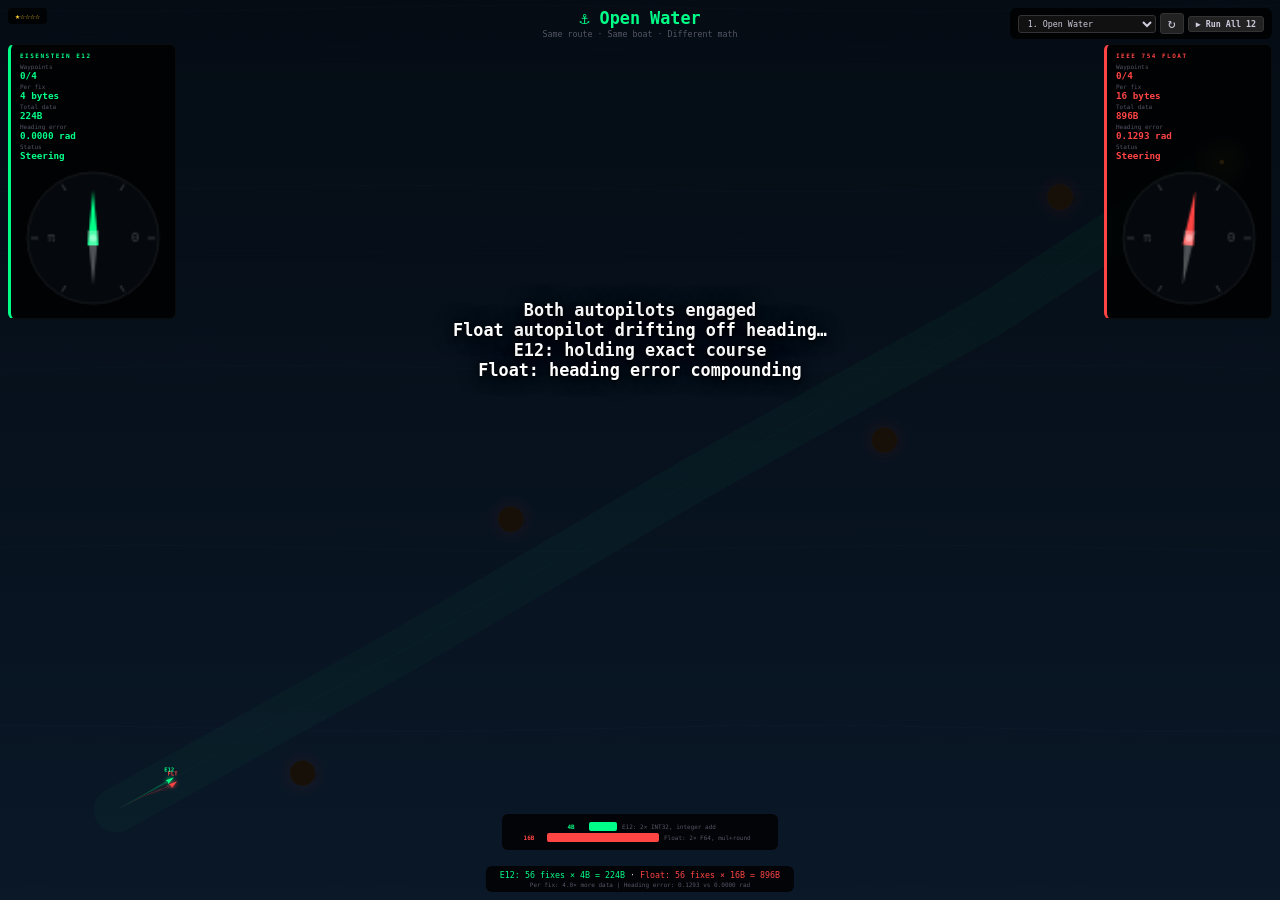
==== demo-narrows.html @ 7ef5f0f8 "feat: mirror FM's 5 interactive demos for local serving" ====
<!DOCTYPE html>
<html lang="en">
<head>
<meta charset="UTF-8">
<meta name="viewport" content="width=device-width,initial-scale=1">
<title>Eisenstein — Navigate the Narrows</title>
<style>
:root{--bg:#060a0f;--ok:#00ff88;--bad:#ff4444;--dim:#556;--gold:#ffcc33}
*{margin:0;padding:0;box-sizing:border-box}
body{background:var(--bg);color:#ccd;font-family:'SF Mono','Fira Code','Consolas',monospace;overflow:hidden;height:100vh}
canvas{display:block;width:100%;height:100%}
#hud{position:absolute;inset:0;pointer-events:none}
#hud>*{pointer-events:auto}
#hdr{position:absolute;top:8px;left:50%;transform:translateX(-50%);text-align:center;z-index:10}
#hdr h1{font-size:1.05em;color:var(--ok)}
#hdr p{font-size:.52em;color:var(--dim);margin-top:1px}
#ts{position:absolute;top:8px;right:8px;background:rgba(0,0,0,.8);padding:5px 8px;border-radius:6px;font-size:.58em;z-index:20;display:flex;gap:4px;align-items:center}
#ts select{background:#111;color:#ccd;border:1px solid #333;padding:2px 5px;border-radius:3px;font-family:inherit;font-size:.9em;max-width:140px}
#ts button{background:#222;color:#ccd;border:1px solid #333;padding:2px 7px;border-radius:3px;cursor:pointer;font-family:inherit}
.p{position:absolute;top:44px;width:168px;padding:7px 9px;background:rgba(0,0,0,.82);border-radius:6px;border:1px solid rgba(255,255,255,.04);font-size:.58em}
.pl{left:8px;border-left:3px solid var(--ok)}
.pr{right:8px;border-left:3px solid var(--bad)}
.p h3{font-size:.52em;text-transform:uppercase;letter-spacing:1.5px;margin-bottom:4px}
.p .v{font-size:1em;font-weight:700}
.p .l{color:var(--dim);font-size:.48em}
.p .r{margin-bottom:2px}
.ok{color:var(--ok)}.bad{color:var(--bad)}
#nar{position:absolute;top:40%;left:50%;transform:translate(-50%,-50%);text-align:center;pointer-events:none;z-index:15}
#nar .ln{font-size:1.05em;font-weight:700;color:#fff;text-shadow:0 0 20px #000,0 2px 6px #000;opacity:0;transition:opacity .4s;white-space:nowrap}
#nar .ln.v{opacity:1}
#cmp{position:absolute;bottom:50px;left:50%;transform:translateX(-50%);text-align:center;font-size:.5em;background:rgba(0,0,0,.82);padding:6px 14px;border-radius:6px;white-space:nowrap}
.cr{display:flex;align-items:center;gap:5px;margin:2px 0;justify-content:center}
.cb{height:9px;border-radius:2px}.cl{font-size:.58em;color:var(--dim);text-align:left;min-width:100px}.cs{font-size:.68em;font-weight:700;min-width:26px}
#ftr{position:absolute;bottom:8px;left:50%;transform:translateX(-50%);text-align:center;background:rgba(0,0,0,.82);padding:4px 14px;border-radius:6px;font-size:.52em;max-width:480px}
#ftr .d{color:var(--dim);font-size:.48em;margin-top:1px}
#out{position:absolute;top:50%;left:50%;transform:translate(-50%,-50%);text-align:center;display:none;z-index:20;background:rgba(0,0,0,.93);padding:18px 22px;border-radius:12px;border:1px solid rgba(255,255,255,.06);max-width:400px}
#out h2{font-size:1.3em;margin-bottom:4px}
#out p{font-size:.68em;color:var(--dim);line-height:1.5}
#out .btns{margin-top:8px;display:flex;gap:5px;justify-content:center}
#out button{background:var(--ok);color:var(--bg);border:none;padding:6px 16px;border-radius:4px;font-family:inherit;font-size:.78em;font-weight:600;cursor:pointer}
#out button.s{background:#333;color:#ccd}
#df{position:absolute;top:8px;left:8px;font-size:.52em;color:var(--gold);background:rgba(0,0,0,.8);padding:3px 7px;border-radius:4px;z-index:20}
#rabtn{background:var(--gold);color:var(--bg);border:none;padding:2px 8px;border-radius:3px;cursor:pointer;font-family:inherit;font-size:.9em;font-weight:600}
#ticker{position:absolute;bottom:30px;left:50%;transform:translateX(-50%);background:rgba(0,0,0,.88);padding:5px 12px;border-radius:6px;font-size:.5em;display:none;white-space:nowrap;text-align:center;z-index:25}
#ticker .tk{margin:1px 0}
@media(max-width:768px){.p{width:120px;font-size:.48em;top:40px}#hdr h1{font-size:.85em}#cmp{bottom:42px}#ftr{bottom:3px;max-width:95vw}#out{max-width:92vw;padding:12px}#ticker{font-size:.42em;max-width:95vw}}
</style>
</head>
<body>
<canvas id="c"></canvas>
<div id="hud">
<div id="hdr"><h1>&#9875; Navigate the Narrows</h1><p>Same route &middot; Same boat &middot; Different math</p></div>
<div id="ts"><select id="sel"></select><button onclick="restart()">&#8635;</button><button id="rabtn" onclick="runAll()">&#9654; Run All 12</button></div>
<div id="df"></div>
<div class="p pl">
<h3 class="ok">Eisenstein E12</h3>
<div class="r"><div class="l">Waypoints</div><div class="v ok" id="ew">0/0</div></div>
<div class="r"><div class="l">Per fix</div><div class="v ok">4 bytes</div></div>
<div class="r"><div class="l">Total data</div><div class="v ok" id="ed">0B</div></div>
<div class="r"><div class="l">Heading error</div><div class="v ok" id="eh">0.000 rad</div></div>
<div class="r"><div class="l">Status</div><div class="v ok" id="es">&mdash;</div></div>
<canvas id="cE" width="80" height="80" style="display:block;margin:4px auto 0"></canvas>
</div>
<div class="p pr">
<h3 class="bad">IEEE 754 Float</h3>
<div class="r"><div class="l">Waypoints</div><div class="v bad" id="fw">0/0</div></div>
<div class="r"><div class="l">Per fix</div><div class="v bad">16 bytes</div></div>
<div class="r"><div class="l">Total data</div><div class="v bad" id="fd">0B</div></div>
<div class="r"><div class="l">Heading error</div><div class="v bad" id="fh">0.000 rad</div></div>
<div class="r"><div class="l">Status</div><div class="v bad" id="fs">&mdash;</div></div>
<canvas id="cF" width="80" height="80" style="display:block;margin:4px auto 0"></canvas>
</div>
<div id="nar">
<div class="ln" id="n0">Both autopilots engaged</div>
<div class="ln" id="n1">Float autopilot drifting off heading&hellip;</div>
<div class="ln" id="n2">E12: holding exact course</div>
<div class="ln" id="n3">Float: heading error compounding</div>
<div class="ln" id="n4">&#128165; Float autopilot &mdash; grounding!</div>
<div class="ln" id="n5">&#9875; E12 &mdash; safe passage</div>
</div>
<div id="cmp">
<div class="cr"><span class="cs ok">4B</span><div class="cb" style="width:28px;background:var(--ok)"></div><span class="cl">E12: 2&times; INT32, integer add</span></div>
<div class="cr"><span class="cs bad">16B</span><div class="cb" style="width:112px;background:var(--bad)"></div><span class="cl">Float: 2&times; F64, mul+round</span></div>
</div>
<div id="ticker"></div>
<div id="ftr">
<div><span class="ok" id="pe">E12: 0 fixes &times; 4B</span> &middot; <span class="bad" id="pf">Float: 0 fixes &times; 16B</span></div>
<div class="d" id="pd">Every fix: 4x less data. Zero heading drift. Every time.</div>
</div>
<div id="out"><h2 id="ot"></h2><p id="op"></p><div class="btns"><button onclick="restart()">&#8635; Replay</button><button class="s" onclick="nextTrack()">Next &rarr;</button></div></div>
</div>
<script>
const T=[{name:"Open Water",desc:"Baseline — count the bytes",diff:1,ds:3.0,wps:[{x:100,y:900},{x:350,y:720},{x:600,y:530},{x:850,y:350},{x:1050,y:180}],rocks:[{x:260,y:859,r:14},{x:439,y:577,r:14},{x:760,y:489,r:14},{x:911,y:219,r:14}]},{name:"Gentle Bend",desc:"Slight curve — trails diverge",diff:1,ds:3.0,wps:[{x:100,y:900},{x:280,y:800},{x:480,y:680},{x:650,y:520},{x:800,y:350},{x:950,y:200}],rocks:[{x:214,y:894,r:12},{x:354,y:697,r:12},{x:599,y:636,r:12},{x:688,y:402,r:12},{x:910,y:310,r:12}]},{name:"The Slalom",desc:"S-curves — watch float wander",diff:2,ds:3.0,wps:[{x:100,y:900},{x:250,y:830},{x:450,y:870},{x:600,y:750},{x:550,y:580},{x:650,y:430},{x:800,y:350},{x:900,y:240},{x:1050,y:170}],rocks:[{x:152,y:914,r:10},{x:227,y:879,r:10},{x:307,y:806,r:10},{x:407,y:826,r:10},{x:509,y:867,r:10},{x:584,y:807,r:10},{x:554,y:717,r:10},{x:529,y:632,r:10},{x:604,y:562,r:10},{x:654,y:487,r:10},{x:671,y:379,r:10},{x:746,y:339,r:10},{x:851,y:346,r:10},{x:901,y:291,r:10},{x:923,y:191,r:10},{x:998,y:156,r:10}]},{name:"Harbor Approach",desc:"Long straight then gentle turn",diff:2,ds:3.0,wps:[{x:100,y:600},{x:300,y:590},{x:500,y:570},{x:680,y:520},{x:800,y:430},{x:870,y:320},{x:920,y:230},{x:1000,y:200}],rocks:[{x:152,y:632,r:10},{x:252,y:627,r:10},{x:347,y:550,r:10},{x:447,y:540,r:10},{x:554,y:591,r:10},{x:644,y:566,r:10},{x:689,y:470,r:10},{x:749,y:424,r:10},{x:847,y:421,r:10},{x:882,y:366,r:10},{x:852,y:281,r:10},{x:877,y:236,r:10},{x:952,y:255,r:10},{x:992,y:240,r:10}]},{name:"Switchback",desc:"Sharp zigzag — float can't hold",diff:3,ds:3.0,wps:[{x:100,y:900},{x:320,y:830},{x:370,y:680},{x:200,y:560},{x:380,y:450},{x:520,y:340},{x:400,y:240},{x:620,y:190},{x:900,y:170}],rocks:[{x:163,y:906,r:10},{x:273,y:871,r:10},{x:309,y:785,r:10},{x:334,y:710,r:10},{x:342,y:630,r:10},{x:257,y:570,r:10},{x:232,y:511,r:10},{x:322,y:456,r:10},{x:430,y:442,r:10},{x:500,y:387,r:10},{x:474,y:334,r:10},{x:414,y:284,r:10},{x:461,y:252,r:10},{x:571,y:227,r:10},{x:688,y:160,r:10},{x:828,y:150,r:10}]},{name:"The Narrows",desc:"Classic tight channel",diff:3,ds:3.0,wps:[{x:100,y:900},{x:210,y:830},{x:330,y:760},{x:440,y:680},{x:550,y:590},{x:650,y:500},{x:750,y:410},{x:850,y:320},{x:940,y:240},{x:1050,y:170}],rocks:[{x:137,y:898,r:9},{x:192,y:863,r:9},{x:231,y:797,r:9},{x:291,y:762,r:9},{x:368,y:755,r:9},{x:423,y:715,r:9},{x:456,y:644,r:9},{x:511,y:599,r:9},{x:587,y:581,r:9},{x:637,y:536,r:9},{x:663,y:464,r:9},{x:713,y:419,r:9},{x:787,y:401,r:9},{x:837,y:356,r:9},{x:861,y:287,r:9},{x:906,y:247,r:9},{x:977,y:238,r:9},{x:1032,y:203,r:9}]},{name:"Spiral Down",desc:"Tightening spiral",diff:3,ds:3.0,wps:[{x:100,y:900},{x:280,y:860},{x:460,y:800},{x:600,y:710},{x:660,y:580},{x:600,y:460},{x:500,y:400},{x:530,y:290},{x:660,y:225},{x:950,y:190}],rocks:[{x:150,y:911,r:9},{x:240,y:891,r:9},{x:318,y:824,r:9},{x:408,y:794,r:9},{x:507,y:796,r:9},{x:577,y:751,r:9},{x:595,y:668,r:9},{x:625,y:603,r:9},{x:665,y:540,r:9},{x:635,y:480,r:9},{x:564,y:464,r:9},{x:514,y:434,r:9},{x:529,y:378,r:9},{x:544,y:323,r:9},{x:553,y:254,r:9},{x:618,y:222,r:9},{x:735,y:238,r:9},{x:880,y:221,r:9}]},{name:"Zigzag Harbor",desc:"Winding approach to dock",diff:3,ds:3.0,wps:[{x:100,y:700},{x:280,y:660},{x:350,y:560},{x:500,y:530},{x:600,y:450},{x:560,y:350},{x:680,y:280},{x:850,y:230},{x:980,y:200}],rocks:[{x:149,y:710,r:9},{x:239,y:690,r:9},{x:281,y:624,r:9},{x:316,y:574,r:9},{x:391,y:572,r:9},{x:466,y:557,r:9},{x:513,y:494,r:9},{x:563,y:454,r:9},{x:609,y:418,r:9},{x:589,y:368,r:9},{x:580,y:315,r:9},{x:640,y:280,r:9},{x:728,y:287,r:9},{x:813,y:262,r:9},{x:878,y:203,r:9},{x:943,y:188,r:9}]},{name:"The Slot",desc:"Straight and narrow — any drift kills",diff:4,ds:3.0,wps:[{x:500,y:920},{x:498,y:810},{x:502,y:700},{x:499,y:590},{x:501,y:480},{x:499,y:370},{x:501,y:260},{x:500,y:150}],rocks:[{x:485,y:870,r:7},{x:515,y:870,r:7},{x:485,y:760,r:7},{x:515,y:760,r:7},{x:485,y:650,r:7},{x:515,y:650,r:7},{x:485,y:540,r:7},{x:515,y:540,r:7},{x:485,y:430,r:7},{x:515,y:430,r:7},{x:485,y:320,r:7},{x:515,y:320,r:7},{x:485,y:210,r:7},{x:515,y:210,r:7}]},{name:"Thread the Needle",desc:"Rocks right next to the path",diff:4,ds:3.0,wps:[{x:100,y:900},{x:230,y:830},{x:360,y:760},{x:470,y:680},{x:570,y:590},{x:660,y:500},{x:750,y:410},{x:840,y:320},{x:930,y:240},{x:1050,y:170}],rocks:[{x:141,y:898,r:9},{x:206,y:863,r:9},{x:254,y:797,r:9},{x:319,y:762,r:9},{x:398,y:755,r:9},{x:453,y:715,r:9},{x:483,y:644,r:9},{x:533,y:599,r:9},{x:605,y:580,r:9},{x:650,y:535,r:9},{x:670,y:465,r:9},{x:715,y:420,r:9},{x:785,y:400,r:9},{x:830,y:355,r:9},{x:851,y:287,r:9},{x:896,y:247,r:9},{x:969,y:238,r:9},{x:1029,y:203,r:9}]},{name:"The Gauntlet",desc:"Progressively tighter — brutal finish",diff:5,ds:3.0,wps:[{x:80,y:900},{x:220,y:830},{x:370,y:740},{x:500,y:630},{x:600,y:510},{x:680,y:400},{x:740,y:310},{x:800,y:240},{x:870,y:200},{x:960,y:180}],rocks:[{x:123,y:899,r:8},{x:193,y:864,r:8},{x:248,y:792,r:8},{x:323,y:747,r:8},{x:414,y:726,r:8},{x:479,y:671,r:8},{x:511,y:588,r:8},{x:561,y:528,r:8},{x:635,y:493,r:8},{x:675,y:438,r:8},{x:680,y:368,r:8},{x:710,y:323,r:8},{x:769,y:304,r:8},{x:799,y:269,r:8},{x:809,y:214,r:8},{x:844,y:194,r:8},{x:896,y:213,r:8},{x:941,y:203,r:8}]},{name:"Final Exam",desc:"Everything combined",diff:5,ds:3.0,wps:[{x:80,y:920},{x:180,y:860},{x:300,y:810},{x:280,y:690},{x:400,y:620},{x:370,y:500},{x:490,y:430},{x:530,y:320},{x:650,y:260},{x:770,y:220},{x:900,y:195},{x:1050,y:180}],rocks:[{x:113,y:918,r:8},{x:163,y:888,r:8},{x:204,y:834,r:8},{x:264,y:809,r:8},{x:310,y:778,r:8},{x:300,y:718,r:8},{x:302,y:660,r:8},{x:362,y:625,r:8},{x:407,y:586,r:8},{x:392,y:526,r:8},{x:392,y:470,r:8},{x:452,y:435,r:8},{x:514,y:408,r:8},{x:534,y:353,r:8},{x:553,y:292,r:8},{x:613,y:262,r:8},{x:685,y:264,r:8},{x:745,y:244,r:8},{x:800,y:199,r:8},{x:865,y:187,r:8},{x:939,y:206,r:8},{x:1014,y:199,r:8}]}];

var ci=0,sel=document.getElementById("sel");
T.forEach(function(t,i){var o=document.createElement("option");o.value=i;o.textContent=(i+1)+". "+t.name;sel.appendChild(o)});
sel.addEventListener("change",function(){ci=+sel.value;restart()});
var C=document.getElementById("c"),X=C.getContext("2d"),W,H;
function resize(){W=C.width=innerWidth*2;H=C.height=innerHeight*2}
resize();addEventListener("resize",resize);
function sx(x){return x*W/1100}function sy(y){return y*H/1000}function sr(r){return r*Math.min(W/1100,H/1000)}

// Explosion/ripple effects
var fx=[];
function addFx(x,y){for(var i=0;i<3;i++)fx.push({x:x,y:y,r:0,mr:15+i*10,a:1,d:0})}

function B(exact,ds){
  this.exact=exact;this.ds=ds;this.wp=0;this.x=0;this.y=0;this.hb=0;this.fixes=0;
  this.dead=false;this.done=false;this.hit=0;this.spd=1;this.trail=[];
  this.lastDes=0; // desired heading for compass
}
B.prototype.init=function(wps){
  this.x=wps[0].x;this.y=wps[0].y;this.wp=0;this.hb=0;this.fixes=0;
  this.dead=false;this.done=false;this.hit=0;this.trail=[];this.lastDes=0;
};
B.prototype.step=function(wps,rocks){
  if(this.dead||this.done)return;
  if(this.wp>=wps.length-1){this.done=true;return}
  var t=wps[this.wp+1],dx=t.x-this.x,dy=t.y-this.y,d=Math.sqrt(dx*dx+dy*dy);
  if(d<15){this.wp++;this.hit++;return}
  var des=Math.atan2(dy,dx);this.lastDes=des;this.fixes++;
  var s=this.spd;if(d<25)s*=.6;
  var ang=des;
  if(!this.exact){
    var n=(Math.random()-.5)*.015*this.ds;
    if(Math.random()<.03)n+=(Math.random()-.5)*.05*this.ds;
    this.hb+=n;this.hb*=.996;ang=des+this.hb;
  }
  this.x+=Math.cos(ang)*s;this.y+=Math.sin(ang)*s;
  this.trail.push({x:this.x,y:this.y});if(this.trail.length>700)this.trail.shift();
  for(var i=0;i<rocks.length;i++){var r=rocks[i],rx=this.x-r.x,ry=this.y-r.y;if(rx*rx+ry*ry<(r.r+3)*(r.r+3)){this.dead=true;addFx(this.x,this.y);return}}
  if(this.x<-50||this.x>1150||this.y<-50||this.y>1050){this.dead=true;addFx(this.x,this.y)}
};

var bE,bF,tick=0,outS=false;
// Run-all state
var raMode=false,raIdx=0,raWait=0;
var raTot={eD:0,fD:0,eS:0,fS:0};
var narr=[
  {id:"n0",ok:function(t,e,f){return t>=12},v:false,d:60},
  {id:"n1",ok:function(t,e,f){return f&&Math.abs(f.hb)>.02&&!f.dead},v:false,d:70},
  {id:"n2",ok:function(t,e,f){return f&&Math.abs(f.hb)>.02&&!f.dead},v:false,d:70},
  {id:"n3",ok:function(t,e,f){return f&&Math.abs(f.hb)>.06&&!f.dead},v:false,d:80},
  {id:"n4",ok:function(t,e,f){return f&&f.dead},v:false,d:150},
  {id:"n5",ok:function(t,e,f){return e&&e.done},v:false,d:170}
];
var nT={};

function init(){
  var t=T[ci];bE=new B(true);bF=new B(false,t.ds);bE.init(t.wps);bF.init(t.wps);
  tick=0;outS=false;fx=[];document.getElementById("out").style.display="none";
  document.getElementById("hdr").querySelector("h1").textContent="\u2693 "+t.name;
  var st="";for(var i=0;i<5;i++)st+=i<t.diff?"\u2605":"\u2606";
  document.getElementById("df").textContent=st;
  for(var i=0;i<narr.length;i++){narr[i].v=false;document.getElementById(narr[i].id).classList.remove("v")}
  nT={};
}
function restart(){if(!raMode)init();else{raMode=false;init()}}
function nextTrack(){if(raMode)return;ci=(ci+1)%T.length;sel.value=ci;init()}

// Run All 12
function runAll(){
  raMode=true;raIdx=0;raTot={eD:0,fD:0,eS:0,fS:0};
  ci=0;sel.value=0;init();
  document.getElementById("ticker").style.display="block";
  document.getElementById("rabtn").textContent="\u25A0 Stop";
  updateTicker();
}
function stopRunAll(){
  raMode=false;
  document.getElementById("ticker").style.display="none";
  document.getElementById("rabtn").textContent="\u25B6 Run All 12";
}
function updateTicker(){
  var tk=document.getElementById("ticker");
  tk.innerHTML='<div class="tk"><span class="ok">E12:</span> '+raTot.eS+'/12 survived, '+fmtB(raTot.eD)+'</div>'+
    '<div class="tk"><span class="bad">FLT:</span> '+raTot.fS+'/12 survived, '+fmtB(raTot.fD)+'</div>'+
    '<div class="tk" style="color:var(--gold)">Track '+(raIdx+1)+' of 12</div>';
}
function advanceRunAll(){
  // Accumulate stats
  raTot.eD+=bE.fixes*4;raTot.fD+=bF.fixes*16;
  if(bE.done&&!bE.dead)raTot.eS++;
  if(bF.done&&!bF.dead)raTot.fS++;
  raIdx++;
  if(raIdx>=12){
    raMode=false;
    document.getElementById("ticker").style.display="none";
    document.getElementById("rabtn").textContent="\u25B6 Run All 12";
    showFinalSummary();
    return;
  }
  ci=raIdx;sel.value=ci;init();
  updateTicker();
}
function showFinalSummary(){
  var o=document.getElementById("out");o.style.display="block";
  var ratio=raTot.eD>0?(raTot.fD/raTot.eD).toFixed(1):"4.0";
  var saved=((raTot.fD-raTot.eD)/1024).toFixed(1);
  document.getElementById("ot").textContent="\u2693 Run All 12 — Complete";
  document.getElementById("ot").style.color="var(--gold)";
  document.getElementById("op").innerHTML=
    '<span class="ok">E12:</span> '+fmtB(raTot.eD)+', '+raTot.eS+'/12 tracks survived<br>'+
    '<span class="bad">Float:</span> '+fmtB(raTot.fD)+', '+raTot.fS+'/12 tracks survived<br>'+
    '<br>Data ratio: '+ratio+'\u00D7 (Float used '+ratio+'x more data)<br>'+
    '<span class="ok">E12 saved '+saved+' KB of navigation data across 12 tracks</span><br>'+
    '<span class="ok">E12 never accumulated heading drift. Float drifted every time.</span>';
  document.getElementById("out").querySelector(".btns").innerHTML=
    '<button onclick="ci=0;sel.value=0;init()">\u2693 Replay Track 1</button>'+
    '<button class="s" onclick="document.getElementById(\'out\').style.display=\'none\';runAll()">\u25B6 Run All Again</button>';
}

// Compass drawing
function drawCompass(cid,hb,col){
  var cv=document.getElementById(cid),c=cv.getContext("2d");
  var w=80,cx=40,cy=40,r=32;
  c.clearRect(0,0,w,w);
  // Background
  c.fillStyle="rgba(6,10,15,.9)";c.beginPath();c.arc(cx,cy,r+4,0,Math.PI*2);c.fill();
  c.strokeStyle="rgba(255,255,255,.08)";c.lineWidth=1;c.beginPath();c.arc(cx,cy,r+4,0,Math.PI*2);c.stroke();
  // Tick marks at 60° intervals
  c.strokeStyle="rgba(255,255,255,.2)";c.lineWidth=1;
  for(var i=0;i<6;i++){
    var a=i*Math.PI/3;
    c.beginPath();c.moveTo(cx+Math.cos(a)*(r-2),cy+Math.sin(a)*(r-2));
    c.lineTo(cx+Math.cos(a)*(r+2),cy+Math.sin(a)*(r+2));c.stroke();
  }
  // Labels N/E/S/W at 0,90,180,270 (relative)
  c.fillStyle="rgba(255,255,255,.25)";c.font="7px monospace";c.textAlign="center";c.textBaseline="middle";
  c.fillText("0",cx+r-9,cy);c.fillText("π",cx-r+9,cy);
  // Needle — shows heading error
  var err=hb; // radians of error
  // Needle points in the direction of error (relative to north/up)
  // Up = 0 error, so needle angle = err - PI/2 to rotate from "up" convention
  c.save();c.translate(cx,cy);c.rotate(err);
  c.fillStyle=col;c.beginPath();c.moveTo(0,-(r-6));c.lineTo(-3,4);c.lineTo(3,4);c.closePath();c.fill();
  c.fillStyle="rgba(255,255,255,.3)";c.beginPath();c.moveTo(0,r-6);c.lineTo(-3,-4);c.lineTo(3,-4);c.closePath();c.fill();
  c.restore();
  // Center dot
  c.fillStyle="rgba(255,255,255,.4)";c.beginPath();c.arc(cx,cy,2,0,Math.PI*2);c.fill();
}

function drawWater(){
  var g=X.createLinearGradient(0,0,0,H);g.addColorStop(0,"#050c14");g.addColorStop(1,"#0a1828");
  X.fillStyle=g;X.fillRect(0,0,W,H);
  // Subtle wave lines
  X.strokeStyle="rgba(25,50,70,.07)";X.lineWidth=1;var t=tick*.01;
  for(var y=0;y<H;y+=24){X.beginPath();for(var x=0;x<W;x+=5){var wy=y+Math.sin(x*.006+t+y*.003)*2;x===0?X.moveTo(x,wy):X.lineTo(x,wy)}X.stroke()}
  // Animated wave highlights
  X.strokeStyle="rgba(40,90,120,.05)";X.lineWidth=2;
  var wt=tick*.02;
  for(var i=0;i<5;i++){
    var base=(wt*30+i*H/5)%H;
    X.beginPath();
    for(var x=0;x<W;x+=8){var wy=base+Math.sin(x*.004+wt+i)*6;x===0?X.moveTo(x,wy):X.lineTo(x,wy)}
    X.stroke();
  }
}
function drawPath(t){
  X.strokeStyle="rgba(0,255,136,.03)";X.lineWidth=50*Math.min(W/1100,H/1000);X.lineCap="round";X.lineJoin="round";
  X.beginPath();X.moveTo(sx(t.wps[0].x),sy(t.wps[0].y));for(var i=1;i<t.wps.length;i++)X.lineTo(sx(t.wps[i].x),sy(t.wps[i].y));X.stroke();
  X.strokeStyle="rgba(0,255,136,.07)";X.lineWidth=1;X.setLineDash([4,4]);
  X.beginPath();X.moveTo(sx(t.wps[0].x),sy(t.wps[0].y));for(var i=1;i<t.wps.length;i++)X.lineTo(sx(t.wps[i].x),sy(t.wps[i].y));X.stroke();X.setLineDash([]);
}
function drawRocks(t){
  for(var j=0;j<t.rocks.length;j++){
    var r=t.rocks[j],rx=sx(r.x),ry=sy(r.y),rr=sr(r.r);
    // Depth shadow below rock
    X.fillStyle="rgba(0,0,0,.15)";X.beginPath();X.ellipse(rx+sr(2),ry+sr(3),rr*1.1,rr*.5,0,0,Math.PI*2);X.fill();
    // Danger glow
    var g=X.createRadialGradient(rx,ry,0,rx,ry,rr*2);g.addColorStop(0,"rgba(255,40,20,.07)");g.addColorStop(1,"rgba(255,40,20,0)");
    X.fillStyle=g;X.beginPath();X.arc(rx,ry,rr*2,0,Math.PI*2);X.fill();
    // Rock body
    X.fillStyle="#161008";X.beginPath();X.arc(rx,ry,rr,0,Math.PI*2);X.fill();
    X.strokeStyle="rgba(60,40,12,.25)";X.lineWidth=1;X.stroke();
  }
}
function drawHarbor(t){
  var l=t.wps[t.wps.length-1],lx=sx(l.x),ly=sy(l.y),p=Math.sin(tick*.04)*.3+.7;
  var g=X.createRadialGradient(lx,ly,0,lx,ly,sr(35));g.addColorStop(0,"rgba(255,200,50,"+(.14*p)+")");g.addColorStop(1,"rgba(255,200,50,0)");
  X.fillStyle=g;X.beginPath();X.arc(lx,ly,sr(35),0,Math.PI*2);X.fill();
  X.fillStyle="rgba(255,200,50,"+(.7*p)+")";X.beginPath();X.arc(lx,ly,sr(2.5),0,Math.PI*2);X.fill();
}
function drawWake(b,col){
  if(!b||b.trail.length<4)return;
  var len=b.trail.length,wakeStart=Math.max(0,len-30);
  var isE=b.exact;
  for(var i=wakeStart+1;i<len;i++){
    var a=(i-wakeStart)/(len-wakeStart)*.4;
    var p0=b.trail[i-1],p1=b.trail[i];
    // Perpendicular offset for wake spread
    var dx=p1.x-p0.x,dy=p1.y-p0.y,d=Math.sqrt(dx*dx+dy*dy)||1;
    var nx=-dy/d,ny=dx/d;
    var spread=a*(isE?3:6+Math.sin(i*.7)*3);
    X.strokeStyle=col==="#00ff88"?"rgba(0,255,136,"+a*.5+")":"rgba(255,68,68,"+a*.5+")";
    X.lineWidth=isE?1:1.5;
    // Left wake line
    X.beginPath();X.moveTo(sx(p0.x+nx*spread),sy(p0.y+ny*spread));X.lineTo(sx(p1.x+nx*spread),sy(p1.y+ny*spread));X.stroke();
    // Right wake line
    X.beginPath();X.moveTo(sx(p0.x-nx*spread),sy(p0.y-ny*spread));X.lineTo(sx(p1.x-nx*spread),sy(p1.y-ny*spread));X.stroke();
  }
}
function drawBoat(b,col,lbl){
  if(!b)return;var bx=sx(b.x),by=sy(b.y),sz=sr(6);
  if(b.trail.length>1){for(var i=1;i<b.trail.length;i++){var a=(i/b.trail.length)*.3;X.strokeStyle=col==="#00ff88"?"rgba(0,255,136,"+a+")":"rgba(255,68,68,"+a+")";X.lineWidth=1.5;X.beginPath();X.moveTo(sx(b.trail[i-1].x),sy(b.trail[i-1].y));X.lineTo(sx(b.trail[i].x),sy(b.trail[i].y));X.stroke()}}
  var t=T[ci],nxt=t.wps[Math.min(b.wp+1,t.wps.length-1)],ang=Math.atan2(nxt.y-b.y,nxt.x-b.x);
  // Wake
  if(!b.dead&&!b.done)drawWake(b,col);
  X.save();X.translate(bx,by);X.rotate(ang);
  X.fillStyle=col;X.beginPath();X.moveTo(sz,0);X.lineTo(-sz*.5,-sz*.4);X.lineTo(-sz*.3,0);X.lineTo(-sz*.5,sz*.4);X.closePath();
  X.fill();X.shadowColor=col;X.shadowBlur=8;X.fill();X.shadowBlur=0;X.restore();
  // Anchor icon when done
  if(b.done&&!b.dead){
    X.fillStyle=col;X.font="bold "+Math.round(sr(10))+"px serif";X.textAlign="center";X.textBaseline="middle";
    X.fillText("\u2693",bx,by-sz-sr(8));
  }
  if(b.dead){X.strokeStyle="#ff4444";X.lineWidth=2;X.beginPath();X.moveTo(bx-8,by-8);X.lineTo(bx+8,by+8);X.moveTo(bx+8,by-8);X.lineTo(bx-8,by+8);X.stroke()}
  X.fillStyle=col;X.font="bold "+Math.round(sr(6))+"px monospace";X.textAlign="center";X.fillText(lbl,bx,by-sz-sr(4));
}
function drawFx(){
  for(var i=fx.length-1;i>=0;i--){
    var e=fx[i];e.r+=.8;e.a=1-e.r/e.mr;
    if(e.a<=0){fx.splice(i,1);continue}
    var ex=sx(e.x),ey=sy(e.y);
    X.strokeStyle="rgba(255,100,30,"+e.a*.6+")";X.lineWidth=2;
    X.beginPath();X.arc(ex,ey,sr(e.r),0,Math.PI*2);X.stroke();
    X.strokeStyle="rgba(255,200,50,"+e.a*.3+")";X.lineWidth=1;
    X.beginPath();X.arc(ex,ey,sr(e.r*.6),0,Math.PI*2);X.stroke();
  }
}
function fmtB(b){if(b<1024)return b+"B";return(b/1024).toFixed(1)+"KB"}
function updateHUD(){
  if(!bE||!bF)return;var t=T[ci],n=t.wps.length-1;
  document.getElementById("ew").textContent=bE.hit+"/"+n;
  document.getElementById("fw").textContent=bF.hit+"/"+n;
  document.getElementById("ed").textContent=fmtB(bE.fixes*4);
  document.getElementById("fd").textContent=fmtB(bF.fixes*16);
  document.getElementById("eh").textContent=Math.abs(bE.hb).toFixed(4)+" rad";
  document.getElementById("fh").textContent=Math.abs(bF.hb).toFixed(4)+" rad";
  document.getElementById("es").textContent=bE.done?"\u2693 Safe":bE.dead?"\uD83D\uDCA5 Ground":"Steering";
  document.getElementById("fs").textContent=bF.done?"\u2693 Safe":bF.dead?"\uD83D\uDCA5 Ground":"Steering";
  document.getElementById("pe").textContent="E12: "+bE.fixes+" fixes \u00D7 4B = "+fmtB(bE.fixes*4);
  var ft=bF.dead?"Float: grounded after "+bF.fixes+" fixes ("+fmtB(bF.fixes*16)+")":"Float: "+bF.fixes+" fixes \u00D7 16B = "+fmtB(bF.fixes*16);
  document.getElementById("pf").textContent=ft;
  var ratio=bE.fixes>0?(bF.fixes*16)/(bE.fixes*4):4;
  document.getElementById("pd").textContent="Per fix: "+ratio.toFixed(1)+"\u00D7 more data"+" | Heading error: "+Math.abs(bF.hb).toFixed(4)+" vs "+Math.abs(bE.hb).toFixed(4)+" rad";
  // Compasses
  drawCompass("cE",bE.hb,"#00ff88");
  drawCompass("cF",bF.hb,"#ff4444");
  if(!outS&&(bE.dead||bE.done)&&(bF.dead||bF.done)){
    outS=true;
    if(raMode){raWait=240;} // ~4 seconds at 60fps
    else showOut();
  }
}
function showOut(){
  document.getElementById("out").style.display="block";
  // Restore default buttons
  document.getElementById("out").querySelector(".btns").innerHTML=
    '<button onclick="restart()">\u2693 Replay</button><button class="s" onclick="nextTrack()">Next \u2192</button>';
  var t=T[ci],n=t.wps.length-1,ti="",p="";
  if(bE.done&&!bF.done){
    ti="\u2693 E12 Safe \u2014 Float Grounded";
    p="E12: all "+n+" waypoints, "+bE.fixes+" fixes, "+fmtB(bE.fixes*4)+". Float: grounded at wp "+bF.hit+"/"+n+", "+bF.fixes+" fixes wasted "+fmtB(bF.fixes*16)+". Heading drift: "+Math.abs(bF.hb).toFixed(3)+" rad.";
  }else if(bE.done&&bF.done){
    ti="\u26A1 Both Safe \u2014 Compare the Numbers";
    p="E12: "+bE.fixes+" fixes \u00D7 4B = "+fmtB(bE.fixes*4)+", drift: "+Math.abs(bE.hb).toFixed(4)+" rad. Float: "+bF.fixes+" fixes \u00D7 16B = "+fmtB(bF.fixes*16)+", drift: "+Math.abs(bF.hb).toFixed(4)+" rad. "+((bF.fixes*16)/(bE.fixes*4)).toFixed(1)+"\u00D7 more data for "+(Math.abs(bF.hb)>Math.abs(bE.hb)*10?"far worse":"worse")+" accuracy.";
  }else{
    ti="\uD83D\uDCA5 Both Grounded";p="E12: wp "+bE.hit+"/"+n+". Float: wp "+bF.hit+"/"+n+".";
  }
  document.getElementById("ot").textContent=ti;document.getElementById("op").textContent=p;
  document.getElementById("ot").style.color=bE.done?"#00ff88":"#ff4444";
}
function updateNarr(){
  for(var i=0;i<narr.length;i++){var n=narr[i];if(!n.v&&n.ok(tick,bE,bF)){n.v=true;document.getElementById(n.id).classList.add("v");nT[n.id]=n.d}}
  for(var id in nT){if(nT[id]<=0)document.getElementById(id).classList.remove("v");else nT[id]--}
}
function frame(){
  tick++;var t=T[ci];
  if(bE&&bF){for(var i=0;i<2;i++){bE.step(t.wps,t.rocks);bF.step(t.wps,t.rocks)}}
  // Auto-advance in run-all mode
  if(raMode&&outS){
    raWait--;
    if(raWait<=0)advanceRunAll();
  }
  drawWater();drawPath(t);drawRocks(t);drawHarbor(t);
  drawBoat(bE,"#00ff88","E12");drawBoat(bF,"#ff4444","FLT");
  drawFx();
  updateHUD();updateNarr();requestAnimationFrame(frame);
}
init();frame();
</script>
</body>
</html>
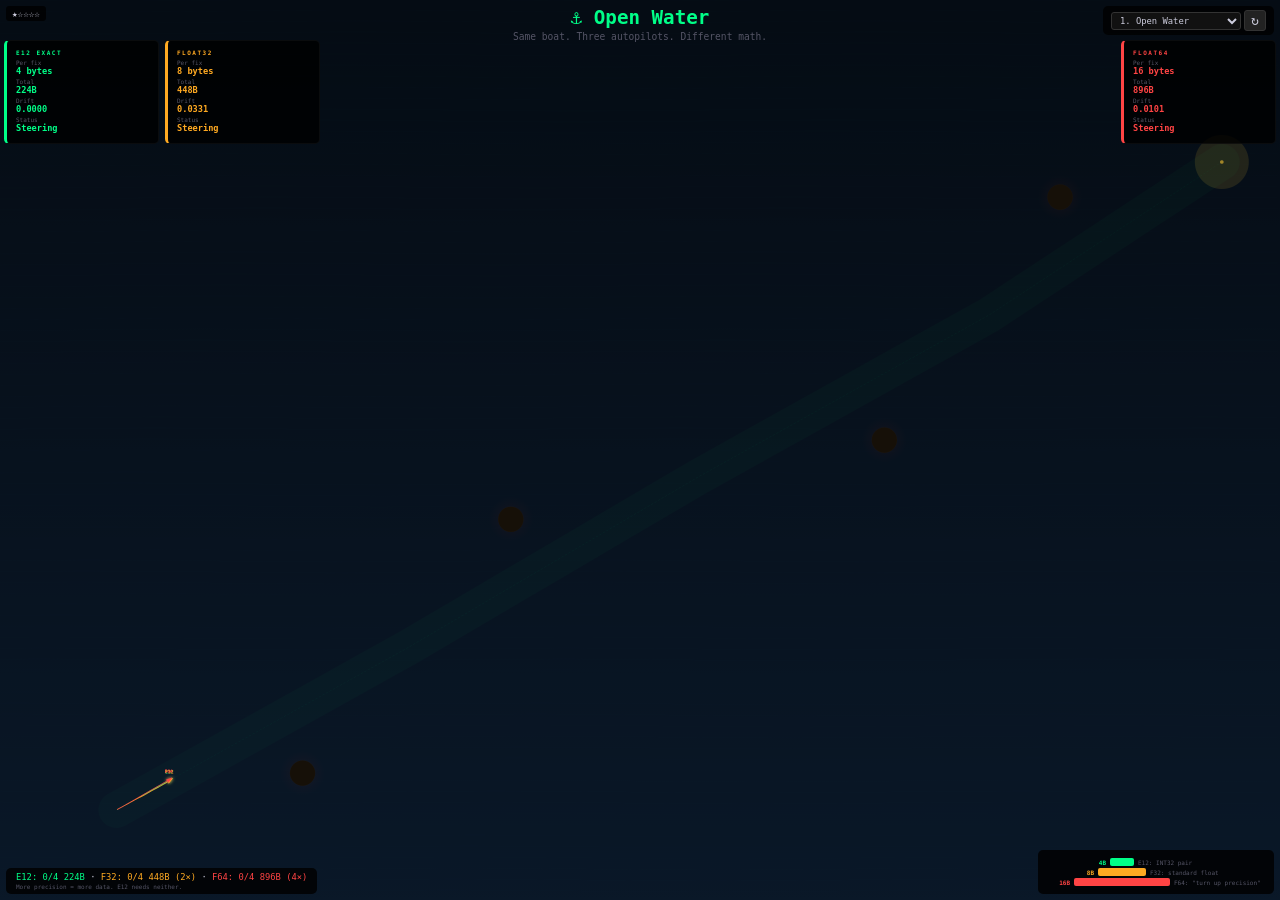
==== commit 689e8212: "sync: FM's full landing page — TOC, demo files, errata, ecosystem links" ====
--- a/demo-narrows.html
+++ b/demo-narrows.html
@@ -5,92 +5,83 @@
 <meta name="viewport" content="width=device-width,initial-scale=1">
 <title>Eisenstein — Navigate the Narrows</title>
 <style>
-:root{--bg:#060a0f;--ok:#00ff88;--bad:#ff4444;--dim:#556;--gold:#ffcc33}
+:root{--bg:#060a0f;--ok:#00ff88;--warn:#ffaa22;--bad:#ff4444;--dim:#556}
 *{margin:0;padding:0;box-sizing:border-box}
 body{background:var(--bg);color:#ccd;font-family:'SF Mono','Fira Code','Consolas',monospace;overflow:hidden;height:100vh}
 canvas{display:block;width:100%;height:100%}
 #hud{position:absolute;inset:0;pointer-events:none}
 #hud>*{pointer-events:auto}
-#hdr{position:absolute;top:8px;left:50%;transform:translateX(-50%);text-align:center;z-index:10}
-#hdr h1{font-size:1.05em;color:var(--ok)}
-#hdr p{font-size:.52em;color:var(--dim);margin-top:1px}
-#ts{position:absolute;top:8px;right:8px;background:rgba(0,0,0,.8);padding:5px 8px;border-radius:6px;font-size:.58em;z-index:20;display:flex;gap:4px;align-items:center}
-#ts select{background:#111;color:#ccd;border:1px solid #333;padding:2px 5px;border-radius:3px;font-family:inherit;font-size:.9em;max-width:140px}
-#ts button{background:#222;color:#ccd;border:1px solid #333;padding:2px 7px;border-radius:3px;cursor:pointer;font-family:inherit}
-.p{position:absolute;top:44px;width:168px;padding:7px 9px;background:rgba(0,0,0,.82);border-radius:6px;border:1px solid rgba(255,255,255,.04);font-size:.58em}
-.pl{left:8px;border-left:3px solid var(--ok)}
-.pr{right:8px;border-left:3px solid var(--bad)}
-.p h3{font-size:.52em;text-transform:uppercase;letter-spacing:1.5px;margin-bottom:4px}
-.p .v{font-size:1em;font-weight:700}
-.p .l{color:var(--dim);font-size:.48em}
+#hdr{position:absolute;top:6px;left:50%;transform:translateX(-50%);text-align:center;z-index:10}
+#hdr h1{font-size:1.2em;color:var(--ok)}
+#hdr p{font-size:.6em;color:var(--dim);margin-top:2px}
+#ts{position:absolute;top:6px;right:6px;background:rgba(0,0,0,.8);padding:4px 8px;border-radius:5px;font-size:.65em;z-index:20;display:flex;gap:3px;align-items:center}
+#ts select{background:#111;color:#ccd;border:1px solid #333;padding:2px 4px;border-radius:3px;font-family:inherit;font-size:.85em;max-width:130px}
+#ts button{background:#222;color:#ccd;border:1px solid #333;padding:2px 6px;border-radius:3px;cursor:pointer;font-family:inherit}
+.p{position:absolute;top:40px;width:155px;padding:8px 9px;background:rgba(0,0,0,.82);border-radius:5px;border:1px solid rgba(255,255,255,.04);font-size:.6em}
+.p1{left:4px;border-left:3px solid var(--ok)}
+.p2{left:165px;border-left:3px solid var(--warn)}
+.p3{right:4px;border-left:3px solid var(--bad)}
+.p h3{font-size:.48em;text-transform:uppercase;letter-spacing:1.5px;margin-bottom:3px}
+.p .v{font-size:.9em;font-weight:700}
+.p .l{color:var(--dim);font-size:.45em}
 .p .r{margin-bottom:2px}
-.ok{color:var(--ok)}.bad{color:var(--bad)}
-#nar{position:absolute;top:40%;left:50%;transform:translate(-50%,-50%);text-align:center;pointer-events:none;z-index:15}
-#nar .ln{font-size:1.05em;font-weight:700;color:#fff;text-shadow:0 0 20px #000,0 2px 6px #000;opacity:0;transition:opacity .4s;white-space:nowrap}
-#nar .ln.v{opacity:1}
-#cmp{position:absolute;bottom:50px;left:50%;transform:translateX(-50%);text-align:center;font-size:.5em;background:rgba(0,0,0,.82);padding:6px 14px;border-radius:6px;white-space:nowrap}
-.cr{display:flex;align-items:center;gap:5px;margin:2px 0;justify-content:center}
-.cb{height:9px;border-radius:2px}.cl{font-size:.58em;color:var(--dim);text-align:left;min-width:100px}.cs{font-size:.68em;font-weight:700;min-width:26px}
-#ftr{position:absolute;bottom:8px;left:50%;transform:translateX(-50%);text-align:center;background:rgba(0,0,0,.82);padding:4px 14px;border-radius:6px;font-size:.52em;max-width:480px}
-#ftr .d{color:var(--dim);font-size:.48em;margin-top:1px}
-#out{position:absolute;top:50%;left:50%;transform:translate(-50%,-50%);text-align:center;display:none;z-index:20;background:rgba(0,0,0,.93);padding:18px 22px;border-radius:12px;border:1px solid rgba(255,255,255,.06);max-width:400px}
-#out h2{font-size:1.3em;margin-bottom:4px}
-#out p{font-size:.68em;color:var(--dim);line-height:1.5}
-#out .btns{margin-top:8px;display:flex;gap:5px;justify-content:center}
-#out button{background:var(--ok);color:var(--bg);border:none;padding:6px 16px;border-radius:4px;font-family:inherit;font-size:.78em;font-weight:600;cursor:pointer}
-#out button.s{background:#333;color:#ccd}
-#df{position:absolute;top:8px;left:8px;font-size:.52em;color:var(--gold);background:rgba(0,0,0,.8);padding:3px 7px;border-radius:4px;z-index:20}
-#rabtn{background:var(--gold);color:var(--bg);border:none;padding:2px 8px;border-radius:3px;cursor:pointer;font-family:inherit;font-size:.9em;font-weight:600}
-#ticker{position:absolute;bottom:30px;left:50%;transform:translateX(-50%);background:rgba(0,0,0,.88);padding:5px 12px;border-radius:6px;font-size:.5em;display:none;white-space:nowrap;text-align:center;z-index:25}
-#ticker .tk{margin:1px 0}
-@media(max-width:768px){.p{width:120px;font-size:.48em;top:40px}#hdr h1{font-size:.85em}#cmp{bottom:42px}#ftr{bottom:3px;max-width:95vw}#out{max-width:92vw;padding:12px}#ticker{font-size:.42em;max-width:95vw}}
+.ok{color:var(--ok)}.wrn{color:var(--warn)}.bad{color:var(--bad)}
+#cmp{position:absolute;bottom:6px;right:6px;text-align:right;font-size:.55em;background:rgba(0,0,0,.82);padding:6px 10px;border-radius:5px;white-space:nowrap}
+.cr{display:flex;align-items:center;gap:4px;margin:2px 0;justify-content:center}
+.cb{height:8px;border-radius:2px}.cl{font-size:.5em;color:var(--dim);text-align:left;min-width:90px}.cs{font-size:.6em;font-weight:700;min-width:22px}
+#ftr{position:absolute;bottom:6px;left:6px;text-align:left;background:rgba(0,0,0,.82);padding:4px 10px;border-radius:5px;font-size:.55em;max-width:60vw;white-space:nowrap}
+#ftr .d{color:var(--dim);font-size:.5em;margin-top:1px}
+#out{position:absolute;top:50%;left:50%;transform:translate(-50%,-50%);text-align:center;display:none;z-index:20;background:rgba(0,0,0,.93);padding:18px 24px;border-radius:10px;border:1px solid rgba(255,255,255,.06);max-width:520px;font-size:1em}
+#out h2{font-size:1.4em;margin-bottom:6px}
+#out p{color:var(--dim);line-height:1.6;margin-bottom:8px;white-space:pre-line}
+#out .btns{display:flex;gap:4px;justify-content:center}
+#out button{color:var(--bg);border:none;padding:5px 14px;border-radius:4px;font-family:inherit;font-size:.75em;font-weight:600;cursor:pointer}
+.b1{background:var(--ok)}.b2{background:var(--warn)}.b3{background:var(--bad)}.bs{background:#333;color:#ccd}
+#df{position:absolute;top:6px;left:6px;font-size:.58em;color:var(--gold);background:rgba(0,0,0,.8);padding:2px 6px;border-radius:3px;z-index:20}
+@media(max-width:900px){.p{width:120px;font-size:.5em;top:36px}.p2{left:128px}#hdr h1{font-size:1em}#cmp{font-size:.48em}#ftr{font-size:.48em}}
+@media(max-width:600px){.p{width:95px;font-size:.44em;top:32px}.p2{left:103px}#hdr h1{font-size:.85em}#cmp{font-size:.4em}#ftr{font-size:.4em}}
 </style>
 </head>
 <body>
 <canvas id="c"></canvas>
 <div id="hud">
-<div id="hdr"><h1>&#9875; Navigate the Narrows</h1><p>Same route &middot; Same boat &middot; Different math</p></div>
-<div id="ts"><select id="sel"></select><button onclick="restart()">&#8635;</button><button id="rabtn" onclick="runAll()">&#9654; Run All 12</button></div>
+<div id="hdr"><h1>&#9875; Navigate the Narrows</h1><p>Same boat. Three autopilots. Different math.</p></div>
+<div id="ts"><select id="sel"></select><button onclick="restart()">&#8635;</button></div>
 <div id="df"></div>
-<div class="p pl">
-<h3 class="ok">Eisenstein E12</h3>
-<div class="r"><div class="l">Waypoints</div><div class="v ok" id="ew">0/0</div></div>
+<div class="p p1">
+<h3 class="ok">E12 Exact</h3>
 <div class="r"><div class="l">Per fix</div><div class="v ok">4 bytes</div></div>
-<div class="r"><div class="l">Total data</div><div class="v ok" id="ed">0B</div></div>
-<div class="r"><div class="l">Heading error</div><div class="v ok" id="eh">0.000 rad</div></div>
-<div class="r"><div class="l">Status</div><div class="v ok" id="es">&mdash;</div></div>
-<canvas id="cE" width="80" height="80" style="display:block;margin:4px auto 0"></canvas>
-</div>
-<div class="p pr">
-<h3 class="bad">IEEE 754 Float</h3>
-<div class="r"><div class="l">Waypoints</div><div class="v bad" id="fw">0/0</div></div>
+<div class="r"><div class="l">Total</div><div class="v ok" id="e1d">0B</div></div>
+<div class="r"><div class="l">Drift</div><div class="v ok" id="e1h">0.000</div></div>
+<div class="r"><div class="l">Status</div><div class="v ok" id="e1s">&mdash;</div></div>
+</div>
+<div class="p p2">
+<h3 class="wrn">Float32</h3>
+<div class="r"><div class="l">Per fix</div><div class="v wrn">8 bytes</div></div>
+<div class="r"><div class="l">Total</div><div class="v wrn" id="e2d">0B</div></div>
+<div class="r"><div class="l">Drift</div><div class="v wrn" id="e2h">0.000</div></div>
+<div class="r"><div class="l">Status</div><div class="v wrn" id="e2s">&mdash;</div></div>
+</div>
+<div class="p p3">
+<h3 class="bad">Float64</h3>
 <div class="r"><div class="l">Per fix</div><div class="v bad">16 bytes</div></div>
-<div class="r"><div class="l">Total data</div><div class="v bad" id="fd">0B</div></div>
-<div class="r"><div class="l">Heading error</div><div class="v bad" id="fh">0.000 rad</div></div>
-<div class="r"><div class="l">Status</div><div class="v bad" id="fs">&mdash;</div></div>
-<canvas id="cF" width="80" height="80" style="display:block;margin:4px auto 0"></canvas>
-</div>
-<div id="nar">
-<div class="ln" id="n0">Both autopilots engaged</div>
-<div class="ln" id="n1">Float autopilot drifting off heading&hellip;</div>
-<div class="ln" id="n2">E12: holding exact course</div>
-<div class="ln" id="n3">Float: heading error compounding</div>
-<div class="ln" id="n4">&#128165; Float autopilot &mdash; grounding!</div>
-<div class="ln" id="n5">&#9875; E12 &mdash; safe passage</div>
+<div class="r"><div class="l">Total</div><div class="v bad" id="e3d">0B</div></div>
+<div class="r"><div class="l">Drift</div><div class="v bad" id="e3h">0.000</div></div>
+<div class="r"><div class="l">Status</div><div class="v bad" id="e3s">&mdash;</div></div>
 </div>
 <div id="cmp">
-<div class="cr"><span class="cs ok">4B</span><div class="cb" style="width:28px;background:var(--ok)"></div><span class="cl">E12: 2&times; INT32, integer add</span></div>
-<div class="cr"><span class="cs bad">16B</span><div class="cb" style="width:112px;background:var(--bad)"></div><span class="cl">Float: 2&times; F64, mul+round</span></div>
-</div>
-<div id="ticker"></div>
+<div class="cr"><span class="cs ok">4B</span><div class="cb" style="width:24px;background:var(--ok)"></div><span class="cl">E12: INT32 pair</span></div>
+<div class="cr"><span class="cs wrn">8B</span><div class="cb" style="width:48px;background:var(--warn)"></div><span class="cl">F32: standard float</span></div>
+<div class="cr"><span class="cs bad">16B</span><div class="cb" style="width:96px;background:var(--bad)"></div><span class="cl">F64: "turn up precision"</span></div>
+</div>
 <div id="ftr">
-<div><span class="ok" id="pe">E12: 0 fixes &times; 4B</span> &middot; <span class="bad" id="pf">Float: 0 fixes &times; 16B</span></div>
-<div class="d" id="pd">Every fix: 4x less data. Zero heading drift. Every time.</div>
-</div>
-<div id="out"><h2 id="ot"></h2><p id="op"></p><div class="btns"><button onclick="restart()">&#8635; Replay</button><button class="s" onclick="nextTrack()">Next &rarr;</button></div></div>
+<span class="ok" id="s1">E12: 0</span> &middot; <span class="wrn" id="s2">F32: 0</span> &middot; <span class="bad" id="s3">F64: 0</span>
+<div class="d" id="sd">More precision = more data. E12 needs neither.</div>
+</div>
+<div id="out"><h2 id="ot"></h2><p id="op"></p><div class="btns"><button class="b1" onclick="restart()">&#8635; Replay</button><button class="bs" onclick="nextTrack()">Next &#8594;</button></div><div id="aac" style="margin-top:4px;font-size:.6em;color:var(--dim)"></div></div>
 </div>
 <script>
-const T=[{name:"Open Water",desc:"Baseline — count the bytes",diff:1,ds:3.0,wps:[{x:100,y:900},{x:350,y:720},{x:600,y:530},{x:850,y:350},{x:1050,y:180}],rocks:[{x:260,y:859,r:14},{x:439,y:577,r:14},{x:760,y:489,r:14},{x:911,y:219,r:14}]},{name:"Gentle Bend",desc:"Slight curve — trails diverge",diff:1,ds:3.0,wps:[{x:100,y:900},{x:280,y:800},{x:480,y:680},{x:650,y:520},{x:800,y:350},{x:950,y:200}],rocks:[{x:214,y:894,r:12},{x:354,y:697,r:12},{x:599,y:636,r:12},{x:688,y:402,r:12},{x:910,y:310,r:12}]},{name:"The Slalom",desc:"S-curves — watch float wander",diff:2,ds:3.0,wps:[{x:100,y:900},{x:250,y:830},{x:450,y:870},{x:600,y:750},{x:550,y:580},{x:650,y:430},{x:800,y:350},{x:900,y:240},{x:1050,y:170}],rocks:[{x:152,y:914,r:10},{x:227,y:879,r:10},{x:307,y:806,r:10},{x:407,y:826,r:10},{x:509,y:867,r:10},{x:584,y:807,r:10},{x:554,y:717,r:10},{x:529,y:632,r:10},{x:604,y:562,r:10},{x:654,y:487,r:10},{x:671,y:379,r:10},{x:746,y:339,r:10},{x:851,y:346,r:10},{x:901,y:291,r:10},{x:923,y:191,r:10},{x:998,y:156,r:10}]},{name:"Harbor Approach",desc:"Long straight then gentle turn",diff:2,ds:3.0,wps:[{x:100,y:600},{x:300,y:590},{x:500,y:570},{x:680,y:520},{x:800,y:430},{x:870,y:320},{x:920,y:230},{x:1000,y:200}],rocks:[{x:152,y:632,r:10},{x:252,y:627,r:10},{x:347,y:550,r:10},{x:447,y:540,r:10},{x:554,y:591,r:10},{x:644,y:566,r:10},{x:689,y:470,r:10},{x:749,y:424,r:10},{x:847,y:421,r:10},{x:882,y:366,r:10},{x:852,y:281,r:10},{x:877,y:236,r:10},{x:952,y:255,r:10},{x:992,y:240,r:10}]},{name:"Switchback",desc:"Sharp zigzag — float can't hold",diff:3,ds:3.0,wps:[{x:100,y:900},{x:320,y:830},{x:370,y:680},{x:200,y:560},{x:380,y:450},{x:520,y:340},{x:400,y:240},{x:620,y:190},{x:900,y:170}],rocks:[{x:163,y:906,r:10},{x:273,y:871,r:10},{x:309,y:785,r:10},{x:334,y:710,r:10},{x:342,y:630,r:10},{x:257,y:570,r:10},{x:232,y:511,r:10},{x:322,y:456,r:10},{x:430,y:442,r:10},{x:500,y:387,r:10},{x:474,y:334,r:10},{x:414,y:284,r:10},{x:461,y:252,r:10},{x:571,y:227,r:10},{x:688,y:160,r:10},{x:828,y:150,r:10}]},{name:"The Narrows",desc:"Classic tight channel",diff:3,ds:3.0,wps:[{x:100,y:900},{x:210,y:830},{x:330,y:760},{x:440,y:680},{x:550,y:590},{x:650,y:500},{x:750,y:410},{x:850,y:320},{x:940,y:240},{x:1050,y:170}],rocks:[{x:137,y:898,r:9},{x:192,y:863,r:9},{x:231,y:797,r:9},{x:291,y:762,r:9},{x:368,y:755,r:9},{x:423,y:715,r:9},{x:456,y:644,r:9},{x:511,y:599,r:9},{x:587,y:581,r:9},{x:637,y:536,r:9},{x:663,y:464,r:9},{x:713,y:419,r:9},{x:787,y:401,r:9},{x:837,y:356,r:9},{x:861,y:287,r:9},{x:906,y:247,r:9},{x:977,y:238,r:9},{x:1032,y:203,r:9}]},{name:"Spiral Down",desc:"Tightening spiral",diff:3,ds:3.0,wps:[{x:100,y:900},{x:280,y:860},{x:460,y:800},{x:600,y:710},{x:660,y:580},{x:600,y:460},{x:500,y:400},{x:530,y:290},{x:660,y:225},{x:950,y:190}],rocks:[{x:150,y:911,r:9},{x:240,y:891,r:9},{x:318,y:824,r:9},{x:408,y:794,r:9},{x:507,y:796,r:9},{x:577,y:751,r:9},{x:595,y:668,r:9},{x:625,y:603,r:9},{x:665,y:540,r:9},{x:635,y:480,r:9},{x:564,y:464,r:9},{x:514,y:434,r:9},{x:529,y:378,r:9},{x:544,y:323,r:9},{x:553,y:254,r:9},{x:618,y:222,r:9},{x:735,y:238,r:9},{x:880,y:221,r:9}]},{name:"Zigzag Harbor",desc:"Winding approach to dock",diff:3,ds:3.0,wps:[{x:100,y:700},{x:280,y:660},{x:350,y:560},{x:500,y:530},{x:600,y:450},{x:560,y:350},{x:680,y:280},{x:850,y:230},{x:980,y:200}],rocks:[{x:149,y:710,r:9},{x:239,y:690,r:9},{x:281,y:624,r:9},{x:316,y:574,r:9},{x:391,y:572,r:9},{x:466,y:557,r:9},{x:513,y:494,r:9},{x:563,y:454,r:9},{x:609,y:418,r:9},{x:589,y:368,r:9},{x:580,y:315,r:9},{x:640,y:280,r:9},{x:728,y:287,r:9},{x:813,y:262,r:9},{x:878,y:203,r:9},{x:943,y:188,r:9}]},{name:"The Slot",desc:"Straight and narrow — any drift kills",diff:4,ds:3.0,wps:[{x:500,y:920},{x:498,y:810},{x:502,y:700},{x:499,y:590},{x:501,y:480},{x:499,y:370},{x:501,y:260},{x:500,y:150}],rocks:[{x:485,y:870,r:7},{x:515,y:870,r:7},{x:485,y:760,r:7},{x:515,y:760,r:7},{x:485,y:650,r:7},{x:515,y:650,r:7},{x:485,y:540,r:7},{x:515,y:540,r:7},{x:485,y:430,r:7},{x:515,y:430,r:7},{x:485,y:320,r:7},{x:515,y:320,r:7},{x:485,y:210,r:7},{x:515,y:210,r:7}]},{name:"Thread the Needle",desc:"Rocks right next to the path",diff:4,ds:3.0,wps:[{x:100,y:900},{x:230,y:830},{x:360,y:760},{x:470,y:680},{x:570,y:590},{x:660,y:500},{x:750,y:410},{x:840,y:320},{x:930,y:240},{x:1050,y:170}],rocks:[{x:141,y:898,r:9},{x:206,y:863,r:9},{x:254,y:797,r:9},{x:319,y:762,r:9},{x:398,y:755,r:9},{x:453,y:715,r:9},{x:483,y:644,r:9},{x:533,y:599,r:9},{x:605,y:580,r:9},{x:650,y:535,r:9},{x:670,y:465,r:9},{x:715,y:420,r:9},{x:785,y:400,r:9},{x:830,y:355,r:9},{x:851,y:287,r:9},{x:896,y:247,r:9},{x:969,y:238,r:9},{x:1029,y:203,r:9}]},{name:"The Gauntlet",desc:"Progressively tighter — brutal finish",diff:5,ds:3.0,wps:[{x:80,y:900},{x:220,y:830},{x:370,y:740},{x:500,y:630},{x:600,y:510},{x:680,y:400},{x:740,y:310},{x:800,y:240},{x:870,y:200},{x:960,y:180}],rocks:[{x:123,y:899,r:8},{x:193,y:864,r:8},{x:248,y:792,r:8},{x:323,y:747,r:8},{x:414,y:726,r:8},{x:479,y:671,r:8},{x:511,y:588,r:8},{x:561,y:528,r:8},{x:635,y:493,r:8},{x:675,y:438,r:8},{x:680,y:368,r:8},{x:710,y:323,r:8},{x:769,y:304,r:8},{x:799,y:269,r:8},{x:809,y:214,r:8},{x:844,y:194,r:8},{x:896,y:213,r:8},{x:941,y:203,r:8}]},{name:"Final Exam",desc:"Everything combined",diff:5,ds:3.0,wps:[{x:80,y:920},{x:180,y:860},{x:300,y:810},{x:280,y:690},{x:400,y:620},{x:370,y:500},{x:490,y:430},{x:530,y:320},{x:650,y:260},{x:770,y:220},{x:900,y:195},{x:1050,y:180}],rocks:[{x:113,y:918,r:8},{x:163,y:888,r:8},{x:204,y:834,r:8},{x:264,y:809,r:8},{x:310,y:778,r:8},{x:300,y:718,r:8},{x:302,y:660,r:8},{x:362,y:625,r:8},{x:407,y:586,r:8},{x:392,y:526,r:8},{x:392,y:470,r:8},{x:452,y:435,r:8},{x:514,y:408,r:8},{x:534,y:353,r:8},{x:553,y:292,r:8},{x:613,y:262,r:8},{x:685,y:264,r:8},{x:745,y:244,r:8},{x:800,y:199,r:8},{x:865,y:187,r:8},{x:939,y:206,r:8},{x:1014,y:199,r:8}]}];
+var T=[{name:"Open Water",desc:"Baseline — count the bytes",diff:1,wps:[{x:100,y:900},{x:350,y:720},{x:600,y:530},{x:850,y:350},{x:1050,y:180}],rocks:[{x:260,y:859,r:14},{x:439,y:577,r:14},{x:760,y:489,r:14},{x:911,y:219,r:14}]},{name:"Gentle Bend",desc:"Slight curve — trails diverge",diff:1,wps:[{x:100,y:900},{x:280,y:800},{x:480,y:680},{x:650,y:520},{x:800,y:350},{x:950,y:200}],rocks:[{x:214,y:894,r:12},{x:354,y:697,r:12},{x:599,y:636,r:12},{x:688,y:402,r:12},{x:910,y:310,r:12}]},{name:"The Slalom",desc:"S-curves — watch float wander",diff:2,wps:[{x:100,y:900},{x:250,y:830},{x:450,y:870},{x:600,y:750},{x:550,y:580},{x:650,y:430},{x:800,y:350},{x:900,y:240},{x:1050,y:170}],rocks:[{x:152,y:914,r:10},{x:227,y:879,r:10},{x:307,y:806,r:10},{x:407,y:826,r:10},{x:509,y:867,r:10},{x:584,y:807,r:10},{x:554,y:717,r:10},{x:529,y:632,r:10},{x:604,y:562,r:10},{x:654,y:487,r:10},{x:671,y:379,r:10},{x:746,y:339,r:10},{x:851,y:346,r:10},{x:901,y:291,r:10},{x:923,y:191,r:10},{x:998,y:156,r:10}]},{name:"Harbor Approach",desc:"Long straight then gentle turn",diff:2,wps:[{x:100,y:600},{x:300,y:590},{x:500,y:570},{x:680,y:520},{x:800,y:430},{x:870,y:320},{x:920,y:230},{x:1000,y:200}],rocks:[{x:152,y:632,r:10},{x:252,y:627,r:10},{x:347,y:550,r:10},{x:447,y:540,r:10},{x:554,y:591,r:10},{x:644,y:566,r:10},{x:689,y:470,r:10},{x:749,y:424,r:10},{x:847,y:421,r:10},{x:882,y:366,r:10},{x:852,y:281,r:10},{x:877,y:236,r:10},{x:952,y:255,r:10},{x:992,y:240,r:10}]},{name:"Switchback",desc:"Sharp zigzag — float can't hold",diff:3,wps:[{x:100,y:900},{x:320,y:830},{x:370,y:680},{x:200,y:560},{x:380,y:450},{x:520,y:340},{x:400,y:240},{x:620,y:190},{x:900,y:170}],rocks:[{x:163,y:906,r:10},{x:273,y:871,r:10},{x:309,y:785,r:10},{x:334,y:710,r:10},{x:342,y:630,r:10},{x:257,y:570,r:10},{x:232,y:511,r:10},{x:322,y:456,r:10},{x:430,y:442,r:10},{x:500,y:387,r:10},{x:474,y:334,r:10},{x:414,y:284,r:10},{x:461,y:252,r:10},{x:571,y:227,r:10},{x:688,y:160,r:10},{x:828,y:150,r:10}]},{name:"The Narrows",desc:"Classic tight channel",diff:3,wps:[{x:100,y:900},{x:210,y:830},{x:330,y:760},{x:440,y:680},{x:550,y:590},{x:650,y:500},{x:750,y:410},{x:850,y:320},{x:940,y:240},{x:1050,y:170}],rocks:[{x:137,y:898,r:9},{x:192,y:863,r:9},{x:231,y:797,r:9},{x:291,y:762,r:9},{x:368,y:755,r:9},{x:423,y:715,r:9},{x:456,y:644,r:9},{x:511,y:599,r:9},{x:587,y:581,r:9},{x:637,y:536,r:9},{x:663,y:464,r:9},{x:713,y:419,r:9},{x:787,y:401,r:9},{x:837,y:356,r:9},{x:861,y:287,r:9},{x:906,y:247,r:9},{x:977,y:238,r:9},{x:1032,y:203,r:9}]},{name:"Spiral Down",desc:"Tightening spiral",diff:3,wps:[{x:100,y:900},{x:280,y:860},{x:460,y:800},{x:600,y:710},{x:660,y:580},{x:600,y:460},{x:500,y:400},{x:530,y:290},{x:660,y:225},{x:950,y:190}],rocks:[{x:150,y:911,r:9},{x:240,y:891,r:9},{x:318,y:824,r:9},{x:408,y:794,r:9},{x:507,y:796,r:9},{x:577,y:751,r:9},{x:595,y:668,r:9},{x:625,y:603,r:9},{x:665,y:540,r:9},{x:635,y:480,r:9},{x:564,y:464,r:9},{x:514,y:434,r:9},{x:529,y:378,r:9},{x:544,y:323,r:9},{x:553,y:254,r:9},{x:618,y:222,r:9},{x:735,y:238,r:9},{x:880,y:221,r:9}]},{name:"Zigzag Harbor",desc:"Winding approach to dock",diff:3,wps:[{x:100,y:700},{x:280,y:660},{x:350,y:560},{x:500,y:530},{x:600,y:450},{x:560,y:350},{x:680,y:280},{x:850,y:230},{x:980,y:200}],rocks:[{x:149,y:710,r:9},{x:239,y:690,r:9},{x:281,y:624,r:9},{x:316,y:574,r:9},{x:391,y:572,r:9},{x:466,y:557,r:9},{x:513,y:494,r:9},{x:563,y:454,r:9},{x:609,y:418,r:9},{x:589,y:368,r:9},{x:580,y:315,r:9},{x:640,y:280,r:9},{x:728,y:287,r:9},{x:813,y:262,r:9},{x:878,y:203,r:9},{x:943,y:188,r:9}]},{name:"The Slot",desc:"Straight and narrow — any drift kills",diff:4,wps:[{x:500,y:920},{x:498,y:810},{x:502,y:700},{x:499,y:590},{x:501,y:480},{x:499,y:370},{x:501,y:260},{x:500,y:150}],rocks:[{x:485,y:870,r:7},{x:515,y:870,r:7},{x:485,y:760,r:7},{x:515,y:760,r:7},{x:485,y:650,r:7},{x:515,y:650,r:7},{x:485,y:540,r:7},{x:515,y:540,r:7},{x:485,y:430,r:7},{x:515,y:430,r:7},{x:485,y:320,r:7},{x:515,y:320,r:7},{x:485,y:210,r:7},{x:515,y:210,r:7}]},{name:"Thread the Needle",desc:"Rocks right next to the path",diff:4,wps:[{x:100,y:900},{x:230,y:830},{x:360,y:760},{x:470,y:680},{x:570,y:590},{x:660,y:500},{x:750,y:410},{x:840,y:320},{x:930,y:240},{x:1050,y:170}],rocks:[{x:141,y:898,r:9},{x:206,y:863,r:9},{x:254,y:797,r:9},{x:319,y:762,r:9},{x:398,y:755,r:9},{x:453,y:715,r:9},{x:483,y:644,r:9},{x:533,y:599,r:9},{x:605,y:580,r:9},{x:650,y:535,r:9},{x:670,y:465,r:9},{x:715,y:420,r:9},{x:785,y:400,r:9},{x:830,y:355,r:9},{x:851,y:287,r:9},{x:896,y:247,r:9},{x:969,y:238,r:9},{x:1029,y:203,r:9}]},{name:"The Gauntlet",desc:"Progressively tighter — brutal finish",diff:5,wps:[{x:80,y:900},{x:220,y:830},{x:370,y:740},{x:500,y:630},{x:600,y:510},{x:680,y:400},{x:740,y:310},{x:800,y:240},{x:870,y:200},{x:960,y:180}],rocks:[{x:123,y:899,r:8},{x:193,y:864,r:8},{x:248,y:792,r:8},{x:323,y:747,r:8},{x:414,y:726,r:8},{x:479,y:671,r:8},{x:511,y:588,r:8},{x:561,y:528,r:8},{x:635,y:493,r:8},{x:675,y:438,r:8},{x:680,y:368,r:8},{x:710,y:323,r:8},{x:769,y:304,r:8},{x:799,y:269,r:8},{x:809,y:214,r:8},{x:844,y:194,r:8},{x:896,y:213,r:8},{x:941,y:203,r:8}]},{name:"Final Exam",desc:"Everything combined",diff:5,wps:[{x:80,y:920},{x:180,y:860},{x:300,y:810},{x:280,y:690},{x:400,y:620},{x:370,y:500},{x:490,y:430},{x:530,y:320},{x:650,y:260},{x:770,y:220},{x:900,y:195},{x:1050,y:180}],rocks:[{x:113,y:918,r:8},{x:163,y:888,r:8},{x:204,y:834,r:8},{x:264,y:809,r:8},{x:310,y:778,r:8},{x:300,y:718,r:8},{x:302,y:660,r:8},{x:362,y:625,r:8},{x:407,y:586,r:8},{x:392,y:526,r:8},{x:392,y:470,r:8},{x:452,y:435,r:8},{x:514,y:408,r:8},{x:534,y:353,r:8},{x:553,y:292,r:8},{x:613,y:262,r:8},{x:685,y:264,r:8},{x:745,y:244,r:8},{x:800,y:199,r:8},{x:865,y:187,r:8},{x:939,y:206,r:8},{x:1014,y:199,r:8}]}];
 
 var ci=0,sel=document.getElementById("sel");
 T.forEach(function(t,i){var o=document.createElement("option");o.value=i;o.textContent=(i+1)+". "+t.name;sel.appendChild(o)});
@@ -100,293 +91,160 @@
 resize();addEventListener("resize",resize);
 function sx(x){return x*W/1100}function sy(y){return y*H/1000}function sr(r){return r*Math.min(W/1100,H/1000)}
 
-// Explosion/ripple effects
-var fx=[];
-function addFx(x,y){for(var i=0;i<3;i++)fx.push({x:x,y:y,r:0,mr:15+i*10,a:1,d:0})}
-
-function B(exact,ds){
-  this.exact=exact;this.ds=ds;this.wp=0;this.x=0;this.y=0;this.hb=0;this.fixes=0;
-  this.dead=false;this.done=false;this.hit=0;this.spd=1;this.trail=[];
-  this.lastDes=0; // desired heading for compass
+function B(exact,ds,bpf,col,name){
+  this.exact=exact;this.ds=ds;this.bpf=bpf;this.col=col;this.name=name;
+  this.wp=0;this.x=0;this.y=0;this.hb=0;this.fixes=0;this.dead=false;this.done=false;this.hit=0;this.spd=1;this.trail=[];
+  this.cumData=0;this.cumTracks=0;this.cumOk=0;
 }
 B.prototype.init=function(wps){
-  this.x=wps[0].x;this.y=wps[0].y;this.wp=0;this.hb=0;this.fixes=0;
-  this.dead=false;this.done=false;this.hit=0;this.trail=[];this.lastDes=0;
+  this.x=wps[0].x;this.y=wps[0].y;this.wp=0;this.hb=0;this.fixes=0;this.dead=false;this.done=false;this.hit=0;this.trail=[];
 };
 B.prototype.step=function(wps,rocks){
   if(this.dead||this.done)return;
   if(this.wp>=wps.length-1){this.done=true;return}
   var t=wps[this.wp+1],dx=t.x-this.x,dy=t.y-this.y,d=Math.sqrt(dx*dx+dy*dy);
   if(d<15){this.wp++;this.hit++;return}
-  var des=Math.atan2(dy,dx);this.lastDes=des;this.fixes++;
+  var des=Math.atan2(dy,dx);this.fixes++;
   var s=this.spd;if(d<25)s*=.6;
   var ang=des;
   if(!this.exact){
     var n=(Math.random()-.5)*.015*this.ds;
     if(Math.random()<.03)n+=(Math.random()-.5)*.05*this.ds;
-    this.hb+=n;this.hb*=.996;ang=des+this.hb;
+    this.hb+=n;this.hb*=.995;ang=des+this.hb;
   }
   this.x+=Math.cos(ang)*s;this.y+=Math.sin(ang)*s;
-  this.trail.push({x:this.x,y:this.y});if(this.trail.length>700)this.trail.shift();
-  for(var i=0;i<rocks.length;i++){var r=rocks[i],rx=this.x-r.x,ry=this.y-r.y;if(rx*rx+ry*ry<(r.r+3)*(r.r+3)){this.dead=true;addFx(this.x,this.y);return}}
-  if(this.x<-50||this.x>1150||this.y<-50||this.y>1050){this.dead=true;addFx(this.x,this.y)}
+  this.trail.push({x:this.x,y:this.y});if(this.trail.length>500)this.trail.shift();
+  for(var i=0;i<rocks.length;i++){var r=rocks[i],rx=this.x-r.x,ry=this.y-r.y;if(rx*rx+ry*ry<(r.r+3)*(r.r+3)){this.dead=true;return}}
+  if(this.x<-50||this.x>1150||this.y<-50||this.y>1050)this.dead=true;
 };
 
-var bE,bF,tick=0,outS=false;
-// Run-all state
-var raMode=false,raIdx=0,raWait=0;
-var raTot={eD:0,fD:0,eS:0,fS:0};
-var narr=[
-  {id:"n0",ok:function(t,e,f){return t>=12},v:false,d:60},
-  {id:"n1",ok:function(t,e,f){return f&&Math.abs(f.hb)>.02&&!f.dead},v:false,d:70},
-  {id:"n2",ok:function(t,e,f){return f&&Math.abs(f.hb)>.02&&!f.dead},v:false,d:70},
-  {id:"n3",ok:function(t,e,f){return f&&Math.abs(f.hb)>.06&&!f.dead},v:false,d:80},
-  {id:"n4",ok:function(t,e,f){return f&&f.dead},v:false,d:150},
-  {id:"n5",ok:function(t,e,f){return e&&e.done},v:false,d:170}
-];
-var nT={};
-
+var bE,bF32,bF64,tick=0,outS=false;
+
+var cumE=0,cumF32=0,cumF64=0,cumOkE=0,cumOkF32=0,cumOkF64=0,cumTracks=0;
 function init(){
-  var t=T[ci];bE=new B(true);bF=new B(false,t.ds);bE.init(t.wps);bF.init(t.wps);
-  tick=0;outS=false;fx=[];document.getElementById("out").style.display="none";
+  var t=T[ci];
+  bE=new B(true,0,4,"#00ff88","E12");
+  bF32=new B(false,2.5,8,"#ffaa22","F32");
+  bF64=new B(false,1.0,16,"#ff4444","F64");
+  bE.init(t.wps);bF32.init(t.wps);bF64.init(t.wps);
+  tick=0;outS=false;document.getElementById("out").style.display="none";
   document.getElementById("hdr").querySelector("h1").textContent="\u2693 "+t.name;
   var st="";for(var i=0;i<5;i++)st+=i<t.diff?"\u2605":"\u2606";
   document.getElementById("df").textContent=st;
-  for(var i=0;i<narr.length;i++){narr[i].v=false;document.getElementById(narr[i].id).classList.remove("v")}
-  nT={};
-}
-function restart(){if(!raMode)init();else{raMode=false;init()}}
-function nextTrack(){if(raMode)return;ci=(ci+1)%T.length;sel.value=ci;init()}
-
-// Run All 12
-function runAll(){
-  raMode=true;raIdx=0;raTot={eD:0,fD:0,eS:0,fS:0};
-  ci=0;sel.value=0;init();
-  document.getElementById("ticker").style.display="block";
-  document.getElementById("rabtn").textContent="\u25A0 Stop";
-  updateTicker();
-}
-function stopRunAll(){
-  raMode=false;
-  document.getElementById("ticker").style.display="none";
-  document.getElementById("rabtn").textContent="\u25B6 Run All 12";
-}
-function updateTicker(){
-  var tk=document.getElementById("ticker");
-  tk.innerHTML='<div class="tk"><span class="ok">E12:</span> '+raTot.eS+'/12 survived, '+fmtB(raTot.eD)+'</div>'+
-    '<div class="tk"><span class="bad">FLT:</span> '+raTot.fS+'/12 survived, '+fmtB(raTot.fD)+'</div>'+
-    '<div class="tk" style="color:var(--gold)">Track '+(raIdx+1)+' of 12</div>';
-}
-function advanceRunAll(){
-  // Accumulate stats
-  raTot.eD+=bE.fixes*4;raTot.fD+=bF.fixes*16;
-  if(bE.done&&!bE.dead)raTot.eS++;
-  if(bF.done&&!bF.dead)raTot.fS++;
-  raIdx++;
-  if(raIdx>=12){
-    raMode=false;
-    document.getElementById("ticker").style.display="none";
-    document.getElementById("rabtn").textContent="\u25B6 Run All 12";
-    showFinalSummary();
-    return;
-  }
-  ci=raIdx;sel.value=ci;init();
-  updateTicker();
-}
-function showFinalSummary(){
-  var o=document.getElementById("out");o.style.display="block";
-  var ratio=raTot.eD>0?(raTot.fD/raTot.eD).toFixed(1):"4.0";
-  var saved=((raTot.fD-raTot.eD)/1024).toFixed(1);
-  document.getElementById("ot").textContent="\u2693 Run All 12 — Complete";
-  document.getElementById("ot").style.color="var(--gold)";
-  document.getElementById("op").innerHTML=
-    '<span class="ok">E12:</span> '+fmtB(raTot.eD)+', '+raTot.eS+'/12 tracks survived<br>'+
-    '<span class="bad">Float:</span> '+fmtB(raTot.fD)+', '+raTot.fS+'/12 tracks survived<br>'+
-    '<br>Data ratio: '+ratio+'\u00D7 (Float used '+ratio+'x more data)<br>'+
-    '<span class="ok">E12 saved '+saved+' KB of navigation data across 12 tracks</span><br>'+
-    '<span class="ok">E12 never accumulated heading drift. Float drifted every time.</span>';
-  document.getElementById("out").querySelector(".btns").innerHTML=
-    '<button onclick="ci=0;sel.value=0;init()">\u2693 Replay Track 1</button>'+
-    '<button class="s" onclick="document.getElementById(\'out\').style.display=\'none\';runAll()">\u25B6 Run All Again</button>';
-}
-
-// Compass drawing
-function drawCompass(cid,hb,col){
-  var cv=document.getElementById(cid),c=cv.getContext("2d");
-  var w=80,cx=40,cy=40,r=32;
-  c.clearRect(0,0,w,w);
-  // Background
-  c.fillStyle="rgba(6,10,15,.9)";c.beginPath();c.arc(cx,cy,r+4,0,Math.PI*2);c.fill();
-  c.strokeStyle="rgba(255,255,255,.08)";c.lineWidth=1;c.beginPath();c.arc(cx,cy,r+4,0,Math.PI*2);c.stroke();
-  // Tick marks at 60° intervals
-  c.strokeStyle="rgba(255,255,255,.2)";c.lineWidth=1;
-  for(var i=0;i<6;i++){
-    var a=i*Math.PI/3;
-    c.beginPath();c.moveTo(cx+Math.cos(a)*(r-2),cy+Math.sin(a)*(r-2));
-    c.lineTo(cx+Math.cos(a)*(r+2),cy+Math.sin(a)*(r+2));c.stroke();
-  }
-  // Labels N/E/S/W at 0,90,180,270 (relative)
-  c.fillStyle="rgba(255,255,255,.25)";c.font="7px monospace";c.textAlign="center";c.textBaseline="middle";
-  c.fillText("0",cx+r-9,cy);c.fillText("π",cx-r+9,cy);
-  // Needle — shows heading error
-  var err=hb; // radians of error
-  // Needle points in the direction of error (relative to north/up)
-  // Up = 0 error, so needle angle = err - PI/2 to rotate from "up" convention
-  c.save();c.translate(cx,cy);c.rotate(err);
-  c.fillStyle=col;c.beginPath();c.moveTo(0,-(r-6));c.lineTo(-3,4);c.lineTo(3,4);c.closePath();c.fill();
-  c.fillStyle="rgba(255,255,255,.3)";c.beginPath();c.moveTo(0,r-6);c.lineTo(-3,-4);c.lineTo(3,-4);c.closePath();c.fill();
-  c.restore();
-  // Center dot
-  c.fillStyle="rgba(255,255,255,.4)";c.beginPath();c.arc(cx,cy,2,0,Math.PI*2);c.fill();
-}
+  // Auto-start on first track
+  if(ci===0&&tick===0){autoAdv=true;updateAA()}
+}
+var autoAdv=false,aaTimer=null;
+function restart(){if(aaTimer)clearTimeout(aaTimer);autoAdv=false;cumE=0;cumF32=0;cumF64=0;cumOkE=0;cumOkF32=0;cumOkF64=0;cumTracks=0;init();updateAA()}
+function nextTrack(){if(aaTimer)clearTimeout(aaTimer);ci=(ci+1)%T.length;sel.value=ci;init();if(autoAdv)updateAA()}
+function toggleAA(){autoAdv=!autoAdv;if(autoAdv){if(outS){nextTrack()}else{updateAA()}}else{if(aaTimer)clearTimeout(aaTimer)}updateAA()}
+function updateAA(){var e=document.getElementById("aac");if(!e)return;e.textContent=autoAdv?"\u25B6 Tracks will auto-advance":""}
+function autoAdvance(){if(!autoAdv)return;if(ci>=T.length-1){autoAdv=false;updateAA();return}nextTrack()}
 
 function drawWater(){
   var g=X.createLinearGradient(0,0,0,H);g.addColorStop(0,"#050c14");g.addColorStop(1,"#0a1828");
   X.fillStyle=g;X.fillRect(0,0,W,H);
-  // Subtle wave lines
-  X.strokeStyle="rgba(25,50,70,.07)";X.lineWidth=1;var t=tick*.01;
-  for(var y=0;y<H;y+=24){X.beginPath();for(var x=0;x<W;x+=5){var wy=y+Math.sin(x*.006+t+y*.003)*2;x===0?X.moveTo(x,wy):X.lineTo(x,wy)}X.stroke()}
-  // Animated wave highlights
-  X.strokeStyle="rgba(40,90,120,.05)";X.lineWidth=2;
-  var wt=tick*.02;
-  for(var i=0;i<5;i++){
-    var base=(wt*30+i*H/5)%H;
-    X.beginPath();
-    for(var x=0;x<W;x+=8){var wy=base+Math.sin(x*.004+wt+i)*6;x===0?X.moveTo(x,wy):X.lineTo(x,wy)}
-    X.stroke();
-  }
+  X.strokeStyle="rgba(25,50,70,.06)";X.lineWidth=1;var t=tick*.01;
+  for(var y=0;y<H;y+=22){X.beginPath();for(var x=0;x<W;x+=5){var wy=y+Math.sin(x*.006+t+y*.003)*2;x===0?X.moveTo(x,wy):X.lineTo(x,wy)}X.stroke()}
 }
 function drawPath(t){
-  X.strokeStyle="rgba(0,255,136,.03)";X.lineWidth=50*Math.min(W/1100,H/1000);X.lineCap="round";X.lineJoin="round";
+  X.strokeStyle="rgba(0,255,136,.025)";X.lineWidth=40*Math.min(W/1100,H/1000);X.lineCap="round";X.lineJoin="round";
   X.beginPath();X.moveTo(sx(t.wps[0].x),sy(t.wps[0].y));for(var i=1;i<t.wps.length;i++)X.lineTo(sx(t.wps[i].x),sy(t.wps[i].y));X.stroke();
-  X.strokeStyle="rgba(0,255,136,.07)";X.lineWidth=1;X.setLineDash([4,4]);
+  X.strokeStyle="rgba(0,255,136,.06)";X.lineWidth=1;X.setLineDash([4,4]);
   X.beginPath();X.moveTo(sx(t.wps[0].x),sy(t.wps[0].y));for(var i=1;i<t.wps.length;i++)X.lineTo(sx(t.wps[i].x),sy(t.wps[i].y));X.stroke();X.setLineDash([]);
 }
 function drawRocks(t){
   for(var j=0;j<t.rocks.length;j++){
     var r=t.rocks[j],rx=sx(r.x),ry=sy(r.y),rr=sr(r.r);
-    // Depth shadow below rock
-    X.fillStyle="rgba(0,0,0,.15)";X.beginPath();X.ellipse(rx+sr(2),ry+sr(3),rr*1.1,rr*.5,0,0,Math.PI*2);X.fill();
-    // Danger glow
-    var g=X.createRadialGradient(rx,ry,0,rx,ry,rr*2);g.addColorStop(0,"rgba(255,40,20,.07)");g.addColorStop(1,"rgba(255,40,20,0)");
-    X.fillStyle=g;X.beginPath();X.arc(rx,ry,rr*2,0,Math.PI*2);X.fill();
-    // Rock body
+    var g=X.createRadialGradient(rx,ry,0,rx,ry,rr*1.8);g.addColorStop(0,"rgba(255,40,20,.06)");g.addColorStop(1,"rgba(255,40,20,0)");
+    X.fillStyle=g;X.beginPath();X.arc(rx,ry,rr*1.8,0,Math.PI*2);X.fill();
     X.fillStyle="#161008";X.beginPath();X.arc(rx,ry,rr,0,Math.PI*2);X.fill();
-    X.strokeStyle="rgba(60,40,12,.25)";X.lineWidth=1;X.stroke();
+    X.strokeStyle="rgba(60,40,12,.2)";X.lineWidth=1;X.stroke();
   }
 }
 function drawHarbor(t){
   var l=t.wps[t.wps.length-1],lx=sx(l.x),ly=sy(l.y),p=Math.sin(tick*.04)*.3+.7;
-  var g=X.createRadialGradient(lx,ly,0,lx,ly,sr(35));g.addColorStop(0,"rgba(255,200,50,"+(.14*p)+")");g.addColorStop(1,"rgba(255,200,50,0)");
-  X.fillStyle=g;X.beginPath();X.arc(lx,ly,sr(35),0,Math.PI*2);X.fill();
-  X.fillStyle="rgba(255,200,50,"+(.7*p)+")";X.beginPath();X.arc(lx,ly,sr(2.5),0,Math.PI*2);X.fill();
-}
-function drawWake(b,col){
-  if(!b||b.trail.length<4)return;
-  var len=b.trail.length,wakeStart=Math.max(0,len-30);
-  var isE=b.exact;
-  for(var i=wakeStart+1;i<len;i++){
-    var a=(i-wakeStart)/(len-wakeStart)*.4;
-    var p0=b.trail[i-1],p1=b.trail[i];
-    // Perpendicular offset for wake spread
-    var dx=p1.x-p0.x,dy=p1.y-p0.y,d=Math.sqrt(dx*dx+dy*dy)||1;
-    var nx=-dy/d,ny=dx/d;
-    var spread=a*(isE?3:6+Math.sin(i*.7)*3);
-    X.strokeStyle=col==="#00ff88"?"rgba(0,255,136,"+a*.5+")":"rgba(255,68,68,"+a*.5+")";
-    X.lineWidth=isE?1:1.5;
-    // Left wake line
-    X.beginPath();X.moveTo(sx(p0.x+nx*spread),sy(p0.y+ny*spread));X.lineTo(sx(p1.x+nx*spread),sy(p1.y+ny*spread));X.stroke();
-    // Right wake line
-    X.beginPath();X.moveTo(sx(p0.x-nx*spread),sy(p0.y-ny*spread));X.lineTo(sx(p1.x-nx*spread),sy(p1.y-ny*spread));X.stroke();
-  }
-}
-function drawBoat(b,col,lbl){
-  if(!b)return;var bx=sx(b.x),by=sy(b.y),sz=sr(6);
-  if(b.trail.length>1){for(var i=1;i<b.trail.length;i++){var a=(i/b.trail.length)*.3;X.strokeStyle=col==="#00ff88"?"rgba(0,255,136,"+a+")":"rgba(255,68,68,"+a+")";X.lineWidth=1.5;X.beginPath();X.moveTo(sx(b.trail[i-1].x),sy(b.trail[i-1].y));X.lineTo(sx(b.trail[i].x),sy(b.trail[i].y));X.stroke()}}
+  X.fillStyle="rgba(255,200,50,"+(.12*p)+")";X.beginPath();X.arc(lx,ly,sr(30),0,Math.PI*2);X.fill();
+  X.fillStyle="rgba(255,200,50,"+(.6*p)+")";X.beginPath();X.arc(lx,ly,sr(2),0,Math.PI*2);X.fill();
+}
+function drawBoat(b,lbl){
+  if(!b)return;var bx=sx(b.x),by=sy(b.y),sz=sr(5);
+  if(b.trail.length>1){for(var i=1;i<b.trail.length;i++){var a=(i/b.trail.length)*.25;X.strokeStyle=b.col.replace(")",","+a+")").replace("rgb","rgba");X.lineWidth=1.2;X.beginPath();X.moveTo(sx(b.trail[i-1].x),sy(b.trail[i-1].y));X.lineTo(sx(b.trail[i].x),sy(b.trail[i].y));X.stroke()}}
   var t=T[ci],nxt=t.wps[Math.min(b.wp+1,t.wps.length-1)],ang=Math.atan2(nxt.y-b.y,nxt.x-b.x);
-  // Wake
-  if(!b.dead&&!b.done)drawWake(b,col);
   X.save();X.translate(bx,by);X.rotate(ang);
-  X.fillStyle=col;X.beginPath();X.moveTo(sz,0);X.lineTo(-sz*.5,-sz*.4);X.lineTo(-sz*.3,0);X.lineTo(-sz*.5,sz*.4);X.closePath();
-  X.fill();X.shadowColor=col;X.shadowBlur=8;X.fill();X.shadowBlur=0;X.restore();
-  // Anchor icon when done
-  if(b.done&&!b.dead){
-    X.fillStyle=col;X.font="bold "+Math.round(sr(10))+"px serif";X.textAlign="center";X.textBaseline="middle";
-    X.fillText("\u2693",bx,by-sz-sr(8));
-  }
-  if(b.dead){X.strokeStyle="#ff4444";X.lineWidth=2;X.beginPath();X.moveTo(bx-8,by-8);X.lineTo(bx+8,by+8);X.moveTo(bx+8,by-8);X.lineTo(bx-8,by+8);X.stroke()}
-  X.fillStyle=col;X.font="bold "+Math.round(sr(6))+"px monospace";X.textAlign="center";X.fillText(lbl,bx,by-sz-sr(4));
-}
-function drawFx(){
-  for(var i=fx.length-1;i>=0;i--){
-    var e=fx[i];e.r+=.8;e.a=1-e.r/e.mr;
-    if(e.a<=0){fx.splice(i,1);continue}
-    var ex=sx(e.x),ey=sy(e.y);
-    X.strokeStyle="rgba(255,100,30,"+e.a*.6+")";X.lineWidth=2;
-    X.beginPath();X.arc(ex,ey,sr(e.r),0,Math.PI*2);X.stroke();
-    X.strokeStyle="rgba(255,200,50,"+e.a*.3+")";X.lineWidth=1;
-    X.beginPath();X.arc(ex,ey,sr(e.r*.6),0,Math.PI*2);X.stroke();
-  }
-}
-function fmtB(b){if(b<1024)return b+"B";return(b/1024).toFixed(1)+"KB"}
+  X.fillStyle=b.col;X.beginPath();X.moveTo(sz,0);X.lineTo(-sz*.5,-sz*.4);X.lineTo(-sz*.3,0);X.lineTo(-sz*.5,sz*.4);X.closePath();
+  X.fill();X.shadowColor=b.col;X.shadowBlur=6;X.fill();X.shadowBlur=0;X.restore();
+  if(b.dead){X.strokeStyle="#ff4444";X.lineWidth=1.5;X.beginPath();X.moveTo(bx-6,by-6);X.lineTo(bx+6,by+6);X.moveTo(bx+6,by-6);X.lineTo(bx-6,by+6);X.stroke()}
+  X.fillStyle=b.col;X.font="bold "+Math.round(sr(5))+"px monospace";X.textAlign="center";X.fillText(lbl,bx,by-sz-sr(3));
+}
+function fmtB(b){return b<1024?b+"B":(b/1024).toFixed(1)+"KB"}
 function updateHUD(){
-  if(!bE||!bF)return;var t=T[ci],n=t.wps.length-1;
-  document.getElementById("ew").textContent=bE.hit+"/"+n;
-  document.getElementById("fw").textContent=bF.hit+"/"+n;
-  document.getElementById("ed").textContent=fmtB(bE.fixes*4);
-  document.getElementById("fd").textContent=fmtB(bF.fixes*16);
-  document.getElementById("eh").textContent=Math.abs(bE.hb).toFixed(4)+" rad";
-  document.getElementById("fh").textContent=Math.abs(bF.hb).toFixed(4)+" rad";
-  document.getElementById("es").textContent=bE.done?"\u2693 Safe":bE.dead?"\uD83D\uDCA5 Ground":"Steering";
-  document.getElementById("fs").textContent=bF.done?"\u2693 Safe":bF.dead?"\uD83D\uDCA5 Ground":"Steering";
-  document.getElementById("pe").textContent="E12: "+bE.fixes+" fixes \u00D7 4B = "+fmtB(bE.fixes*4);
-  var ft=bF.dead?"Float: grounded after "+bF.fixes+" fixes ("+fmtB(bF.fixes*16)+")":"Float: "+bF.fixes+" fixes \u00D7 16B = "+fmtB(bF.fixes*16);
-  document.getElementById("pf").textContent=ft;
-  var ratio=bE.fixes>0?(bF.fixes*16)/(bE.fixes*4):4;
-  document.getElementById("pd").textContent="Per fix: "+ratio.toFixed(1)+"\u00D7 more data"+" | Heading error: "+Math.abs(bF.hb).toFixed(4)+" vs "+Math.abs(bE.hb).toFixed(4)+" rad";
-  // Compasses
-  drawCompass("cE",bE.hb,"#00ff88");
-  drawCompass("cF",bF.hb,"#ff4444");
-  if(!outS&&(bE.dead||bE.done)&&(bF.dead||bF.done)){
-    outS=true;
-    if(raMode){raWait=240;} // ~4 seconds at 60fps
-    else showOut();
-  }
+  if(!bE||!bF32||!bF64)return;var t=T[ci],n=t.wps.length-1;
+  document.getElementById("e1d").textContent=fmtB(bE.fixes*bE.bpf);
+  document.getElementById("e2d").textContent=fmtB(bF32.fixes*bF32.bpf);
+  document.getElementById("e3d").textContent=fmtB(bF64.fixes*bF64.bpf);
+  document.getElementById("e1h").textContent=Math.abs(bE.hb).toFixed(4);
+  document.getElementById("e2h").textContent=Math.abs(bF32.hb).toFixed(4);
+  document.getElementById("e3h").textContent=Math.abs(bF64.hb).toFixed(4);
+  var st=function(b){return b.done?"\u2693":b.dead?"\uD83D\uDCA5":"Steering"};
+  document.getElementById("e1s").textContent=st(bE);
+  document.getElementById("e2s").textContent=st(bF32);
+  document.getElementById("e3s").textContent=st(bF64);
+  var eD=bE.fixes*bE.bpf,f32D=bF32.fixes*bF32.bpf,f64D=bF64.fixes*bF64.bpf;
+  // Live track stats
+  document.getElementById("s1").textContent="E12: "+bE.hit+"/"+n+" "+fmtB(eD);
+  document.getElementById("s2").textContent="F32: "+bF32.hit+"/"+n+" "+fmtB(f32D)+(f32D>eD?" ("+Math.round(f32D/eD)+"\u00D7)":"");
+  document.getElementById("s3").textContent="F64: "+bF64.hit+"/"+n+" "+fmtB(f64D)+(f64D>eD?" ("+Math.round(f64D/eD)+"\u00D7)":"");
+  var parts=[];
+  if(cumTracks>0)parts.push("After "+cumTracks+" track"+(cumTracks>1?"s":"")+": E12 used "+fmtB(cumE)+", F32 used "+fmtB(cumF32)+" ("+Math.round(cumF32/Math.max(cumE,1))+"\u00D7), F64 used "+fmtB(cumF64)+" ("+Math.round(cumF64/Math.max(cumE,1))+"\u00D7)");
+  if(bF32.dead&&bE.done)parts.push("F32 grounded — standard float can not hold course");
+  if(bF64.dead&&bE.done)parts.push("F64 grounded despite 400D7 data cost — turning up precision is not exactness");
+  document.getElementById("sd").textContent=parts.length?parts.join(". ")+".":"More precision = more data. E12 needs neither.";
+  if(!outS&&(bE.dead||bE.done)&&(bF32.dead||bF32.done)&&(bF64.dead||bF64.done)){outS=true;showOut()}
 }
 function showOut(){
   document.getElementById("out").style.display="block";
-  // Restore default buttons
-  document.getElementById("out").querySelector(".btns").innerHTML=
-    '<button onclick="restart()">\u2693 Replay</button><button class="s" onclick="nextTrack()">Next \u2192</button>';
   var t=T[ci],n=t.wps.length-1,ti="",p="";
-  if(bE.done&&!bF.done){
-    ti="\u2693 E12 Safe \u2014 Float Grounded";
-    p="E12: all "+n+" waypoints, "+bE.fixes+" fixes, "+fmtB(bE.fixes*4)+". Float: grounded at wp "+bF.hit+"/"+n+", "+bF.fixes+" fixes wasted "+fmtB(bF.fixes*16)+". Heading drift: "+Math.abs(bF.hb).toFixed(3)+" rad.";
-  }else if(bE.done&&bF.done){
-    ti="\u26A1 Both Safe \u2014 Compare the Numbers";
-    p="E12: "+bE.fixes+" fixes \u00D7 4B = "+fmtB(bE.fixes*4)+", drift: "+Math.abs(bE.hb).toFixed(4)+" rad. Float: "+bF.fixes+" fixes \u00D7 16B = "+fmtB(bF.fixes*16)+", drift: "+Math.abs(bF.hb).toFixed(4)+" rad. "+((bF.fixes*16)/(bE.fixes*4)).toFixed(1)+"\u00D7 more data for "+(Math.abs(bF.hb)>Math.abs(bE.hb)*10?"far worse":"worse")+" accuracy.";
+  var eD=bE.fixes*4,f32D=bF32.fixes*8,f64D=bF64.fixes*16;
+  var eOk=bE.done,f32Ok=bF32.done,f64Ok=bF64.done;
+  if(eOk&&!f32Ok&&!f64Ok){
+    ti="\u2693 Only E12 Made It";
+    p="E12: all "+n+" waypoints, "+fmtB(eD)+". F32 grounded ("+fmtB(f32D)+" wasted). F64 grounded ("+fmtB(f64D)+" wasted). Turning up precision to F64 did not help — it is still not exact.";
+  }else if(eOk&&f32Ok&&!f64Ok){
+    ti="\u26A1 F32 Survived \u2014 At 2\u00D7 The Cost";
+    p="E12: "+fmtB(eD)+". F32: "+fmtB(f32D)+" ("+Math.round(f32D/eD)+"\u00D7). F64 grounded. F64 survived by using 4x more data per fix. F32 could not. E12 needs neither extra precision nor extra bytes.";
+  }else if(eOk&&f32Ok&&f64Ok){
+    ti="\u26A1 All Three Made It \u2014 Compare The Cost";
+    p="E12: "+fmtB(eD)+". F32: "+fmtB(f32D)+" ("+Math.round(f32D/eD)+"\u00D7). F64: "+fmtB(f64D)+" ("+Math.round(f64D/eD)+"\u00D7). Same route, 4\u00D7 data difference between E12 and F64.";
   }else{
-    ti="\uD83D\uDCA5 Both Grounded";p="E12: wp "+bE.hit+"/"+n+". Float: wp "+bF.hit+"/"+n+".";
+    ti="\uD83D\uDCA5 Only E12 Survives";p="E12: wp "+bE.hit+"/"+n+". F32: "+bF32.hit+"/"+n+". F64: "+bF64.hit+"/"+n+".";
+  }
+  // Update cumulative stats
+  cumE+=bE.fixes*bE.bpf;cumF32+=bF32.fixes*bF32.bpf;cumF64+=bF64.fixes*bF64.bpf;
+  if(bE.done)cumOkE++;if(bF32.done)cumOkF32++;if(bF64.done)cumOkF64++;
+  cumTracks++;
+  p+="\n\nAfter "+cumTracks+" track"+(cumTracks>1?"s":"")+": E12="+fmtB(cumE)+" F32="+fmtB(cumF32)+" ("+Math.round(cumF32/Math.max(cumE,1))+"\u00D7) F64="+fmtB(cumF64)+" ("+Math.round(cumF64/Math.max(cumE,1))+"\u00D7)";
+  p+=". Survived: E12 "+cumOkE+"/"+cumTracks+" F32 "+cumOkF32+"/"+cumTracks+" F64 "+cumOkF64+"/"+cumTracks+".";
+  // Final track summary
+  if(ci>=T.length-1){
+    ti="\u2693 All 12 Tracks Complete";p="";
+    p+="E12: "+cumOkE+"/12 survived, "+fmtB(cumE)+" total data.\n";
+    p+="F32: "+cumOkF32+"/12 survived, "+fmtB(cumF32)+" ("+Math.round(cumF32/Math.max(cumE,1))+"\u00D7 E12's data).\n";
+    p+="F64: "+cumOkF64+"/12 survived, "+fmtB(cumF64)+" ("+Math.round(cumF64/Math.max(cumE,1))+"\u00D7 E12's data).\n\n";
+    p+="Turning up precision costs more data. E12's exact math needs neither extra bytes nor extra precision.\n\n";
+    p+="Try the library: cargo add eisenstein";
+    document.getElementById("out").querySelector(".btns").innerHTML="<button class=\"b1\" onclick=\"restart()\">\u2693 Run All Again</button><a href=\"https://crates.io/crates/eisenstein\" style=\"color:#00ff88;font-size:.8em\">crates.io/eisenstein \u2192</a>";
   }
   document.getElementById("ot").textContent=ti;document.getElementById("op").textContent=p;
   document.getElementById("ot").style.color=bE.done?"#00ff88":"#ff4444";
-}
-function updateNarr(){
-  for(var i=0;i<narr.length;i++){var n=narr[i];if(!n.v&&n.ok(tick,bE,bF)){n.v=true;document.getElementById(n.id).classList.add("v");nT[n.id]=n.d}}
-  for(var id in nT){if(nT[id]<=0)document.getElementById(id).classList.remove("v");else nT[id]--}
+  var cdEl=document.getElementById("aac");if(!cdEl)return;if(autoAdv&&ci<T.length-1){var cd=10;cdEl.textContent="Next in "+cd+"s...";var cdI=setInterval(function(){cd--;if(cd>0){cdEl.textContent="Next in "+cd+"s..."}else{clearInterval(cdI);cdEl.textContent=""}},1000);aaTimer=setTimeout(function(){clearInterval(cdI);cdEl.textContent="";autoAdvance()},10000)}
 }
 function frame(){
   tick++;var t=T[ci];
-  if(bE&&bF){for(var i=0;i<2;i++){bE.step(t.wps,t.rocks);bF.step(t.wps,t.rocks)}}
-  // Auto-advance in run-all mode
-  if(raMode&&outS){
-    raWait--;
-    if(raWait<=0)advanceRunAll();
-  }
+  if(bE&&bF32&&bF64){for(var i=0;i<2;i++){bE.step(t.wps,t.rocks);bF32.step(t.wps,t.rocks);bF64.step(t.wps,t.rocks)}}
   drawWater();drawPath(t);drawRocks(t);drawHarbor(t);
-  drawBoat(bE,"#00ff88","E12");drawBoat(bF,"#ff4444","FLT");
-  drawFx();
-  updateHUD();updateNarr();requestAnimationFrame(frame);
+  drawBoat(bE,"E12");drawBoat(bF32,"F32");drawBoat(bF64,"F64");
+  updateHUD();requestAnimationFrame(frame);
 }
 init();frame();
 </script>
